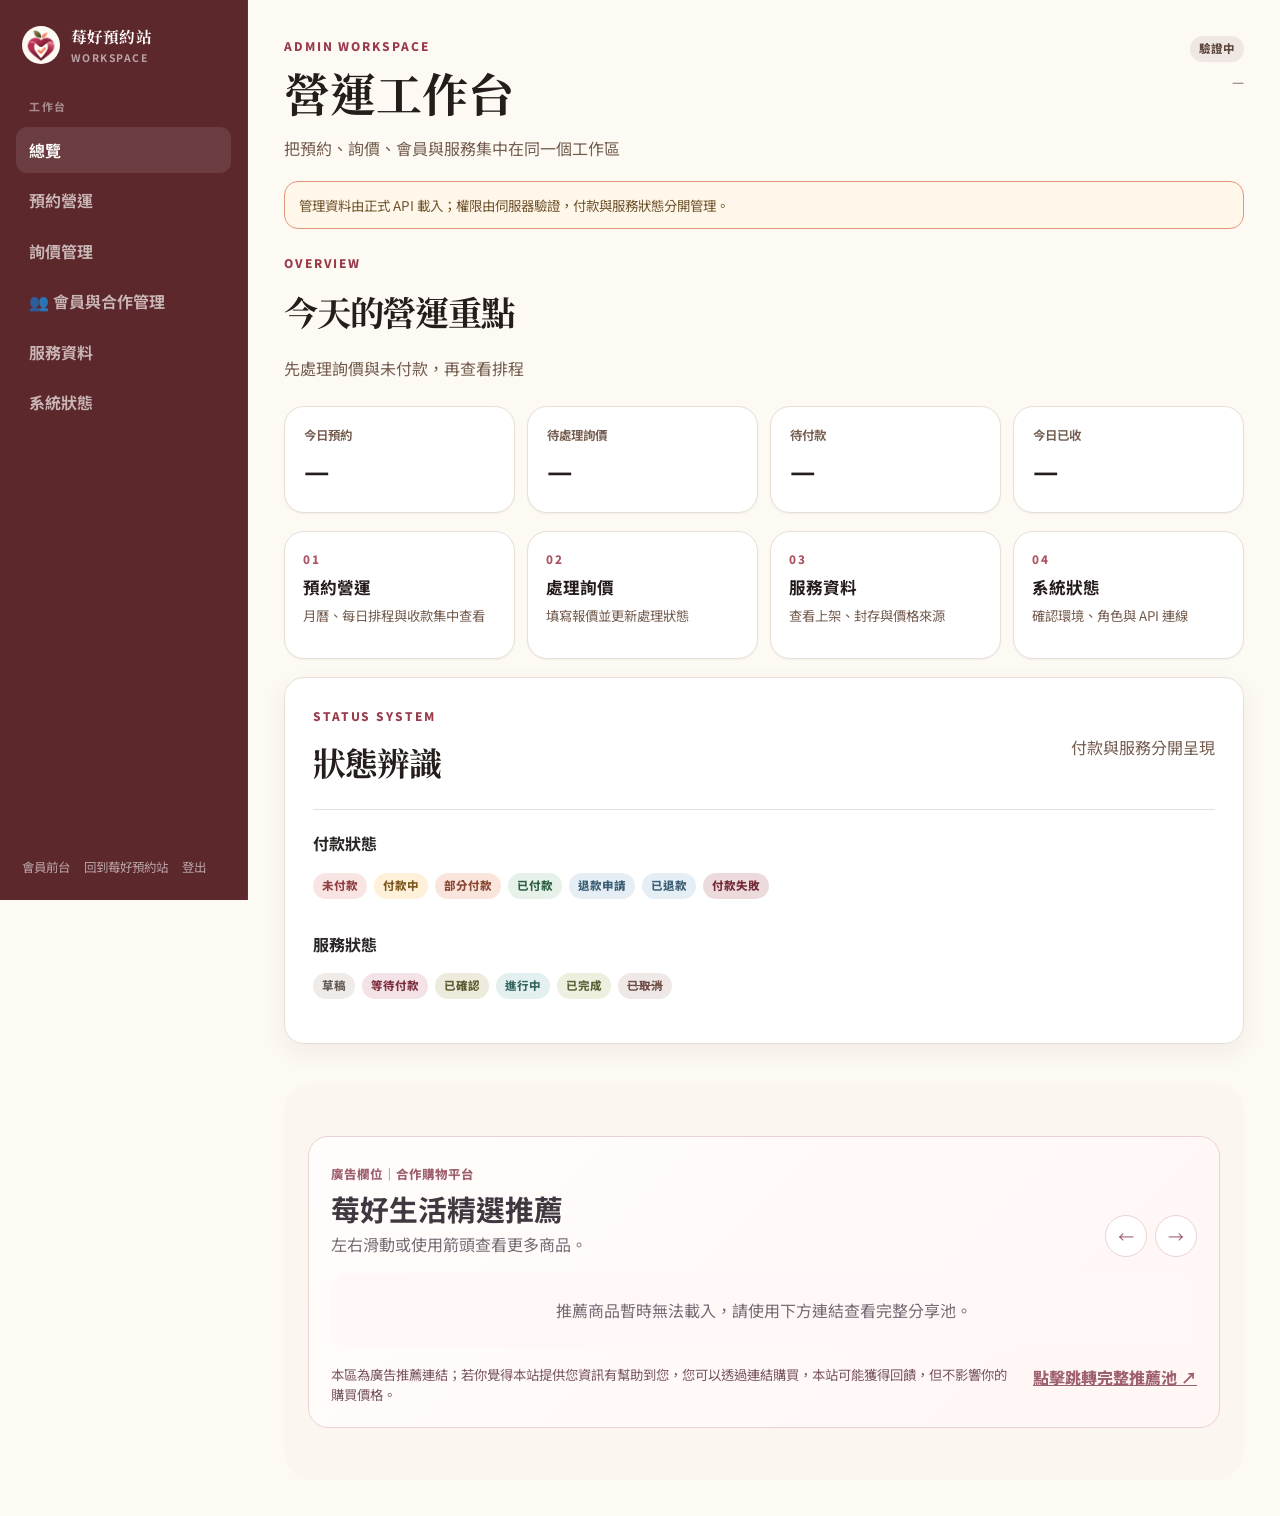
==== admin.html @ 1b085eac "ui: rename account switch to logout" ====
<!doctype html>
<html lang="zh-Hant">
  <head>
    <meta charset="utf-8" />
    <meta name="viewport" content="width=device-width,initial-scale=1" />
    <title>後台工作台｜莓好預約站</title>
    <link rel="icon" href="assets/ui-v2/logo-icon.png" type="image/png" />
    <link rel="preconnect" href="https://fonts.googleapis.com" />
    <link rel="preconnect" href="https://fonts.gstatic.com" crossorigin />
    <link href="https://fonts.googleapis.com/css2?family=Noto+Sans+TC:wght@400;500;600;700;800&family=Noto+Serif+TC:wght@600;700;800&display=swap" rel="stylesheet" />
    <link rel="stylesheet" href="platform.css" />
    <link rel="stylesheet" href="assets/affiliate/affiliate-carousel.css" />
    <script defer src="assets/affiliate/affiliate-carousel.config.js"></script>
    <script defer src="assets/affiliate/affiliate-carousel.js"></script>
    <script src="config.js"></script>
    <script defer src="platform.js"></script>
  </head>
  <body data-page="admin">
    <div class="layout">
      <aside class="sidebar">
        <a class="brand" href="index.html"><span class="brand-mark" aria-hidden="true"><img src="assets/ui-v2/logo-icon.png" alt="" width="1254" height="1254" /></span><span><strong>莓好預約站</strong><small id="adminBrandRole">WORKSPACE</small></span></a>
        <nav class="side-nav" aria-label="後台工作台導覽">
          <span class="side-nav-label">工作台</span>
          <button class="active" type="button" data-admin-show="overview">總覽</button>
          <button type="button" data-admin-show="operations">預約營運</button>
          <button type="button" data-admin-show="inquiries">詢價管理</button>
          <button type="button" data-admin-show="members">👥 會員與合作管理</button>
          <button type="button" data-admin-show="services">服務資料</button>
          <button type="button" data-admin-show="system" data-developer-only>系統狀態</button>
        </nav>
        <div class="sidebar-footer"><a href="member.html?mode=member">會員前台</a><a href="index.html">回到莓好預約站</a><button type="button" data-switch-account>登出</button></div>
      </aside>
      <main class="main">
        <header class="admin-workspace-head"><div><p class="eyebrow" id="adminWorkspaceEyebrow">ADMIN WORKSPACE</p><h1 id="adminWorkspaceTitle">營運工作台</h1><p class="muted">把預約、詢價、會員與服務集中在同一個工作區</p></div><div class="admin-role-meta"><span class="badge neutral" id="adminRoleBadge">驗證中</span><span id="adminOperatorName">—</span></div></header>
        <div class="demo-note" id="adminAccessNote">管理資料由正式 API 載入；權限由伺服器驗證，付款與服務狀態分開管理。</div>
        <section id="dashboard" class="admin-view" data-admin-view="overview">
          <div class="page-head"><div><p class="eyebrow">OVERVIEW</p><h2>今天的營運重點</h2><p class="muted">先處理詢價與未付款，再查看排程</p></div></div>
          <div class="stats"><div class="card stat"><span>今日預約</span><strong id="todayRentalCount">—</strong></div><div class="card stat"><span>待處理詢價</span><strong id="todayErrandCount">—</strong></div><div class="card stat"><span>待付款</span><strong id="adminUnpaidCount">—</strong></div><div class="card stat"><span>今日已收</span><strong id="todayPaidTotal">—</strong></div></div>
          <div class="admin-command-grid" aria-label="快速工作入口"><button type="button" class="admin-command" data-admin-show="operations"><span>01</span><strong>預約營運</strong><small>月曆、每日排程與收款集中查看</small></button><button type="button" class="admin-command" data-admin-show="inquiries"><span>02</span><strong>處理詢價</strong><small>填寫報價並更新處理狀態</small></button><button type="button" class="admin-command" data-admin-show="services"><span>03</span><strong>服務資料</strong><small>查看上架、封存與價格來源</small></button><button type="button" class="admin-command" data-admin-show="system" data-developer-only><span>04</span><strong>系統狀態</strong><small>確認環境、角色與 API 連線</small></button></div>
          <div class="panel" style="margin-top:18px"><div class="toolbar"><div><p class="eyebrow">STATUS SYSTEM</p><h2 style="margin:0">狀態辨識</h2></div><span class="muted">付款與服務分開呈現</span></div><div class="divider"></div><div class="stack"><div><strong>付款狀態</strong><div class="tabs" aria-label="付款狀態視覺範例"><span class="badge unpaid">未付款</span><span class="badge pending">付款中</span><span class="badge partial">部分付款</span><span class="badge paid">已付款</span><span class="badge refund-pending">退款申請</span><span class="badge refund">已退款</span><span class="badge failed">付款失敗</span></div></div><div><strong>服務狀態</strong><div class="tabs" aria-label="服務狀態視覺範例"><span class="badge draft">草稿</span><span class="badge waiting-payment">等待付款</span><span class="badge confirmed">已確認</span><span class="badge in-progress">進行中</span><span class="badge completed">已完成</span><span class="badge cancelled">已取消</span></div></div></div></div>
        </section>
        <section id="calendarSection" class="admin-view hidden" data-admin-view="operations"><div class="toolbar"><div><p class="eyebrow">OPERATIONS</p><h2 id="calendarTitle" style="margin:0">排程月曆</h2><p class="muted">月曆、每日排程與收款整合在同一工作區</p></div><div class="tabs"><button class="tab active" data-calendar-filter="all">全部</button><button class="tab" data-calendar-filter="recording_space">錄音</button><button class="tab" data-calendar-filter="ai_digital">AI／數位</button><button class="tab" data-calendar-filter="temporary_staff">人力</button><button class="tab" data-calendar-filter="venue_equipment">陪工作／工作空間</button></div></div><p class="muted">點選單筆可看明細；雙擊日期格可切換下方每日排程。服務狀態可在每日排程更新，付款狀態不在此修改。</p><div class="calendar-wrap"><div id="calendar" class="calendar"></div></div></section>
        <section id="daySection" class="admin-view hidden admin-subsection" data-admin-view="operations"><div class="page-head"><div><p class="eyebrow">DAILY SCHEDULE</p><h2 id="dayTitle">每日排程</h2></div></div><div id="daySchedule" class="schedule-list"></div></section>
        <section id="payments" class="admin-view hidden admin-subsection" data-admin-view="operations"><div class="toolbar"><div><p class="eyebrow">PAYMENTS</p><h2 style="margin:0">收款管理</h2></div><label class="field" for="paymentFilter"><span>付款狀態</span><select id="paymentFilter"><option value="all">全部</option><option value="paid">已付款</option><option value="unpaid">未付款</option><option value="partial">部分付款</option></select></label></div><div class="table-scroll"><table class="table"><thead><tr><th>訂單</th><th>服務</th><th>排程</th><th>金額</th><th>付款狀態</th></tr></thead><tbody id="paymentRows"></tbody></table></div><p class="muted">付款狀態與服務狀態分開呈現；正式資料與狀態更新皆以後端回傳為準。</p></section>
        <section id="inquiriesAdmin" class="admin-view hidden" data-admin-view="inquiries"><div class="page-head"><div><p class="eyebrow">INQUIRIES</p><h2>詢價管理</h2><p class="muted">管理員與開發者可查看全部詢價、填寫報價金額與更新狀態</p></div><span class="badge pending"><span id="adminInquiryCount">—</span> 筆待處理</span></div><div class="table-scroll"><table class="table"><thead><tr><th>詢價／會員</th><th>服務與日期</th><th>需求內容</th><th>狀態／報價</th></tr></thead><tbody id="adminInquiryRows"></tbody></table></div></section>
        <section id="members" class="admin-view hidden" data-admin-view="members">
          <div class="page-head"><div><p class="eyebrow">PEOPLE & PARTNERS</p><h2>會員與合作管理</h2><p class="muted">會員、合作角色、標籤與規範集中管理；系統權限仍與合作角色分開。</p></div></div>
          <div class="people-subtabs tabs" role="tablist" aria-label="會員與合作管理子頁">
            <button class="tab active" type="button" data-people-tab="people">全部會員</button>
            <button class="tab" type="button" data-people-tab="tags">標籤管理</button>
            <button class="tab" type="button" data-people-tab="agreements">規範版本</button>
            <button class="tab" type="button" data-people-tab="records">同意紀錄</button>
            <button class="tab" type="button" data-people-tab="identity-applications">身份標籤申請</button>
            <button class="tab" type="button" data-people-tab="verification-rules">認證規則</button>
            <button class="tab" type="button" data-people-tab="identity-verifications">會員認證審核</button>
            <button class="tab" type="button" data-people-tab="matching-profiles">莓好圈頁面管理</button>
            <button class="tab" type="button" data-people-tab="matching-records">媒合紀錄</button>
            <button class="tab" type="button" data-people-tab="matching-reports">問題回報</button>
            <button class="tab" type="button" data-people-tab="matching-features">莓好圈輪播</button>
          </div>
          <div data-people-panel="people">
            <form id="peopleFilters" class="panel people-filters">
              <div class="field"><label for="peopleQuery">搜尋</label><input id="peopleQuery" name="q" placeholder="姓名／Email／手機" /></div>
              <div class="field"><label for="peopleRole">合作角色</label><select id="peopleRole" name="role_key"><option value="">全部角色</option><option value="member">一般會員</option><option value="provider">服務提供者</option><option value="partner">合作夥伴</option><option value="resource_seeker">資源需求者</option></select></div>
              <div class="field"><label for="peopleRoleStatus">角色狀態</label><select id="peopleRoleStatus" name="role_status"><option value="">全部狀態</option><option value="pending">審核中</option><option value="approved">已通過</option><option value="rejected">未通過</option><option value="inactive">已停用</option></select></div>
              <div class="field"><label for="peopleTag">標籤</label><select id="peopleTag" name="tag_id"><option value="">全部標籤</option></select></div>
              <label class="field-check"><input name="multi_role" type="checkbox" value="1" />只看多重角色</label>
              <button class="btn small" type="submit">套用篩選</button>
            </form>
            <div id="peopleMessage" class="demo-note hidden" role="status"></div>
            <div class="table-scroll"><table class="table"><thead><tr><th>會員</th><th>帳號狀態</th><th>合作角色</th><th>標籤</th><th>建立時間</th></tr></thead><tbody id="peopleRows"></tbody></table></div>
            <div class="people-pager"><button id="peoplePrev" class="btn ghost small" type="button">上一頁</button><span id="peoplePage" class="muted">第 1 頁</span><button id="peopleNext" class="btn ghost small" type="button">下一頁</button></div>
          </div>
          <div class="hidden" data-people-panel="tags">
            <form id="tagCreateForm" class="panel form-grid"><div class="field"><label for="tagType">標籤類型</label><select id="tagType" name="tag_type" required><option value="identity">身分</option><option value="skill">技能</option><option value="service">服務</option><option value="project_type">案件類型</option><option value="cooperation_type">合作類型</option><option value="resource_type">資源類型</option><option value="region">地區</option></select></div><div class="field"><label for="tagName">名稱</label><input id="tagName" name="name" required maxlength="80" /></div><div class="field"><label for="tagSlug">Slug（可留空）</label><input id="tagSlug" name="slug" maxlength="100" /></div><div class="field"><button class="btn small" type="submit">新增標籤</button></div></form>
            <div class="table-scroll"><table class="table"><thead><tr><th>名稱</th><th>類型</th><th>Slug</th><th>狀態／排序</th><th>操作</th></tr></thead><tbody id="tagRows"></tbody></table></div>
          </div>
          <div class="hidden" data-people-panel="agreements">
            <form id="agreementDraftForm" class="panel inline-form"><div class="form-grid"><div class="field"><label for="agreementKey">規範類型</label><select id="agreementKey" name="agreement_key" required><option value="member_terms">會員條款</option><option value="provider_rules">服務提供者規範</option><option value="partner_rules">合作夥伴規範</option><option value="seeker_rules">資源需求者規範</option><option value="matching_rules">媒合規範</option><option value="payment_rules">付款規範</option></select></div><div class="field"><label for="agreementTitle">標題</label><input id="agreementTitle" name="title" required maxlength="160" /></div></div><div class="field"><label for="agreementRoles">適用角色（逗號分隔）</label><input id="agreementRoles" name="applies_to_roles" placeholder="provider,partner" required /></div><div class="field"><label for="agreementBody">規範全文</label><textarea id="agreementBody" name="body_md" rows="8" required></textarea></div><button class="btn small" type="submit">新增草稿</button></form>
            <div id="agreementAdminList"></div>
          </div>
          <div class="hidden" data-people-panel="records">
            <form id="agreementRecordFilters" class="panel form-grid"><div class="field"><label for="recordKey">規範類型</label><input id="recordKey" name="agreement_key" placeholder="例如 provider_rules" /></div><div class="field"><label for="recordUser">會員 user_id</label><input id="recordUser" name="user_id" /></div><div class="field full"><button class="btn small" type="submit">查詢同意紀錄</button></div></form>
            <div class="table-scroll"><table class="table"><thead><tr><th>會員</th><th>規範</th><th>版本</th><th>同意時間</th><th>狀態</th></tr></thead><tbody id="agreementRecordRows"></tbody></table></div>
          </div>
          <div class="hidden" data-people-panel="identity-applications"><div class="phase2-admin-head"><h3>身份標籤申請</h3><p class="muted">核准標籤不等於核准會員認證。</p></div><div id="adminIdentityApplicationList" class="phase2-card-list"></div></div>
          <div class="hidden" data-people-panel="verification-rules"><div class="phase2-admin-head"><h3>認證規則</h3><p class="muted">發布新版不改寫既有提交快照。</p></div><form id="verificationRuleForm" class="panel form-grid"><div class="field"><label>身份標籤 ID</label><input name="tag_id" required /></div><div class="field"><label>版本</label><input name="version" type="number" min="1" value="1" required /></div><div class="field full"><label>規則標題</label><input name="title" required maxlength="160" /></div><div class="field full"><label>說明</label><textarea name="description" rows="3"></textarea></div><div class="field"><label>有效天數（留空代表未設定）</label><input name="valid_days" type="number" min="1" /></div><label class="field-check"><input name="requires_manual_review" type="checkbox" checked />需要人工審核</label><div class="field"><label>第一項要求代碼</label><input name="requirement_key" maxlength="100" placeholder="例如 portfolio_url" required /></div><div class="field"><label>欄位名稱</label><input name="requirement_label" maxlength="200" required /></div><div class="field"><label>資料類型</label><select name="evidence_type"><option value="text">文字</option><option value="url">網址</option><option value="certificate">證書</option></select></div><label class="field-check"><input name="is_required" type="checkbox" checked />必填</label><label class="field-check"><input name="is_public_result" type="checkbox" />核准後公開結果</label><div class="field full"><button class="btn small" type="submit">建立規則草稿</button></div></form><div id="adminVerificationRuleList" class="phase2-card-list"></div></div>
          <div class="hidden" data-people-panel="identity-verifications"><div class="phase2-admin-head"><h3>會員認證審核</h3></div><div id="adminIdentityVerificationList" class="phase2-card-list"></div></div>
          <div class="hidden" data-people-panel="matching-profiles"><div class="phase2-admin-head"><h3>莓好圈頁面管理</h3></div><div id="adminMatchingProfileList" class="phase2-card-list"></div></div>
          <div class="hidden" data-people-panel="matching-records"><div class="phase2-admin-head"><h3>媒合紀錄</h3><p class="muted">約定金額只供紀錄，不代表付款。</p></div><div id="adminMatchingRecordList" class="phase2-card-list"></div></div>
          <div class="hidden" data-people-panel="matching-reports"><div class="phase2-admin-head"><h3>問題回報</h3></div><div id="adminMatchingReportList" class="phase2-card-list"></div></div>
          <div class="hidden" data-people-panel="matching-features"><div class="phase2-admin-head"><h3>莓好圈輪播</h3><p class="muted">獨立於蝦皮分潤輪播，不含付費曝光。</p></div><div id="adminMatchingFeatureList" class="phase2-card-list"></div></div>
        </section>
        <section id="servicesAdmin" class="admin-view hidden" data-admin-view="services"><div class="page-head"><div><p class="eyebrow">SERVICES & PRICING</p><h2>服務資料</h2><p class="muted">正式 services 單一來源；歷史服務保留 archived，不回算舊訂單成交價</p></div><span class="badge neutral"><span id="adminServiceCount">—</span> 項服務</span></div><div class="table-scroll"><table class="table"><thead><tr><th>服務 ID／名稱</th><th>分類</th><th>價格</th><th>流程</th><th>狀態／排序</th></tr></thead><tbody id="adminServiceRows"></tbody></table></div></section>
        <section id="uiStates" class="admin-view hidden" data-admin-view="system" data-developer-only><div class="page-head"><div><p class="eyebrow">DEVELOPER SYSTEM</p><h2>系統狀態</h2><p class="muted">只對 developer 顯示的正式環境讀取狀態</p></div><span class="badge ok">API 已連線</span></div><div class="system-status-grid"><article class="panel"><span>執行環境</span><strong>Production</strong><small>GitHub Pages + Supabase</small></article><article class="panel"><span>目前角色</span><strong id="systemRole">—</strong><small>由伺服器會員資料驗證</small></article><article class="panel"><span>正式服務</span><strong id="systemServiceCount">—</strong><small>包含 active、coming soon 與歷史封存</small></article><article class="panel"><span>後端狀態</span><strong id="systemApiStatus">檢查中</strong><small>booking-api 權限與資料載入</small></article></div><div class="panel admin-subsection"><h3>權限邊界</h3><p class="muted">Developer 可使用完整營運工作台與系統狀態；Admin 可使用營運、詢價、會員與服務資料；Member 僅能進入會員中心。</p></div></section>
        <section class="affiliate-strip" aria-label="合作購物平台推薦">
          <div data-affiliate-carousel data-storefront-url="https://collshp.com/sberrychang?view=storefront" data-theme="all" data-limit="12" data-site-style="meihau-booking"></div>
        </section>
      </main>
    </div>
    <div id="eventModal" class="modal" hidden role="dialog" aria-modal="true" aria-labelledby="eventModalTitle"><div class="card modal-card"><div class="modal-head"><div><p class="eyebrow">BOOKING DETAIL</p><h2 id="eventModalTitle">排程明細</h2></div><button id="closeModal" class="icon-btn" aria-label="關閉排程明細">×</button></div><div id="eventModalBody"></div></div></div>
    <div id="personDrawerBackdrop" class="drawer-backdrop" hidden></div>
    <aside id="personDrawer" class="drawer" hidden aria-labelledby="personDrawerTitle">
      <div class="drawer-head"><div><p class="eyebrow">MEMBER DETAIL</p><h2 id="personDrawerTitle">會員詳情</h2></div><button id="closePersonDrawer" class="icon-btn" type="button" aria-label="關閉會員詳情">×</button></div>
      <div id="personDrawerMessage" class="demo-note hidden" role="status"></div>
      <div id="personDrawerBody"></div>
    </aside>
  </body>
</html>
---- platform.css ----
:root {
  color-scheme: light;
  --bg: #fdfaf3;
  --bg-warm: #f8efe7;
  --surface: #ffffff;
  --surface-raised: #ffffff;
  --surface-soft: #f4ecef;
  --surface-muted: #eee7e3;
  --ink: #292524;
  --ink-strong: #241d1b;
  --muted: #745c4f;
  --muted-strong: #5f493f;
  --berry-50: #fcf5f3;
  --berry-100: #f5e5e2;
  --berry-200: #ead0ca;
  --berry-300: #d4a9a2;
  --berry-500: #ad5260;
  --berry-600: #983a4a;
  --berry-700: #8d3041;
  --berry-800: #5c282c;
  --apricot-100: #faebe3;
  --apricot-300: #e29779;
  --gold-500: #aa7e3f;
  --sage-100: #e8f0ea;
  --sage-600: #73714a;
  --sky-100: #e9f0f3;
  --sky-700: #456575;
  --line: #e8dfd9;
  --line-strong: #d9ccc3;
  --focus: #983a4a;
  --success-bg: #e8f1eb;
  --success-ink: #356348;
  --warning-bg: #f8eddc;
  --warning-ink: #8a622b;
  --danger-bg: #f5e5e3;
  --danger-ink: #8b4642;
  --info-bg: #eaf0f4;
  --info-ink: #48677a;
  --shadow-xs: 0 1px 2px rgba(60, 41, 47, 0.06);
  --shadow-sm: 0 8px 24px rgba(73, 51, 59, 0.07);
  --shadow-md: 0 18px 46px rgba(73, 51, 59, 0.1);
  --radius-sm: 10px;
  --radius-md: 14px;
  --radius-lg: 20px;
  --radius-xl: 28px;
  --radius-pill: 999px;
  --space-1: 4px;
  --space-2: 8px;
  --space-3: 12px;
  --space-4: 16px;
  --space-5: 20px;
  --space-6: 24px;
  --space-8: 32px;
  --space-10: 40px;
  --space-12: 48px;
  --space-16: 64px;
  --space-20: 80px;
  --container: min(1180px, calc(100% - 40px));
  --sidebar: 248px;
  --tap: 44px;
  --ease-out: cubic-bezier(0.23, 1, 0.32, 1);
  --ease-in-out: cubic-bezier(0.77, 0, 0.175, 1);
  --duration-fast: 140ms;
  --duration-ui: 200ms;
  --duration-modal: 240ms;
}

* { box-sizing: border-box; }
html { scroll-behavior: smooth; scroll-padding-top: 88px; }
body {
  margin: 0;
  min-width: 320px;
  font-family: "Noto Sans TC", "PingFang TC", "Microsoft JhengHei", ui-sans-serif, system-ui, -apple-system, BlinkMacSystemFont, sans-serif;
  background: var(--bg);
  color: var(--ink);
  line-height: 1.65;
  -webkit-font-smoothing: antialiased;
  text-rendering: optimizeLegibility;
}
a { color: inherit; }
button, input, select, textarea { font: inherit; }
button, a, input, select, textarea { -webkit-tap-highlight-color: transparent; }
button { cursor: pointer; }
img, svg { max-width: 100%; }
::selection { background: var(--berry-200); color: var(--ink-strong); }

:focus-visible {
  outline: 3px solid color-mix(in srgb, var(--focus) 34%, transparent);
  outline-offset: 2px;
}

.container { width: var(--container); margin-inline: auto; }
.muted { color: var(--muted); }
.hidden { display: none !important; }
.stack { display: grid; gap: var(--space-4); }
.divider { height: 1px; background: var(--line); margin: var(--space-5) 0; }

.topbar {
  position: sticky;
  top: 0;
  z-index: 30;
  background: color-mix(in srgb, var(--bg) 92%, transparent);
  backdrop-filter: blur(14px);
  border-bottom: 1px solid color-mix(in srgb, var(--line) 88%, transparent);
}
.topbar-inner {
  min-height: 72px;
  display: flex;
  align-items: center;
  justify-content: space-between;
  gap: var(--space-5);
}
.brand {
  display: inline-flex;
  align-items: center;
  gap: 11px;
  color: var(--ink-strong);
  text-decoration: none;
  min-width: 0;
}
.brand-mark {
  width: 38px;
  height: 38px;
  flex: 0 0 38px;
  position: relative;
  overflow: hidden;
  border-radius: 13px;
  background: #fbf8f2;
  box-shadow: 0 5px 16px rgba(67, 28, 40, .14), inset 0 0 0 1px rgba(112, 56, 72, .08);
}
.brand-mark img {
  position: absolute;
  width: 112px;
  max-width: none;
  height: auto;
  left: -37px;
  top: -14px;
}
.brand strong { display: block; font-size: .98rem; letter-spacing: .01em; }
.brand small {
  display: block;
  margin-top: -1px;
  color: var(--muted);
  font-size: .65rem;
  letter-spacing: .14em;
  font-weight: 700;
}
.sidebar .brand small { color: rgba(255,255,255,.58); }
.nav { display: flex; align-items: center; gap: var(--space-6); }
.nav a {
  position: relative;
  text-decoration: none;
  color: var(--muted-strong);
  font-size: .92rem;
  font-weight: 650;
}
.nav a::after {
  content: "";
  position: absolute;
  left: 0;
  right: 100%;
  bottom: -6px;
  height: 2px;
  border-radius: 2px;
  background: var(--berry-600);
  transition: right var(--duration-ui) var(--ease-out);
}

.btn {
  min-height: var(--tap);
  border: 1px solid var(--berry-700);
  background: var(--berry-700);
  color: #fffaf8;
  border-radius: var(--radius-md);
  padding: 10px 17px;
  font-weight: 780;
  letter-spacing: .01em;
  text-decoration: none;
  display: inline-flex;
  align-items: center;
  justify-content: center;
  gap: 8px;
  box-shadow: var(--shadow-xs);
  transition: transform var(--duration-fast) var(--ease-out), background-color var(--duration-ui) ease, border-color var(--duration-ui) ease, box-shadow var(--duration-ui) ease;
}
.btn.ghost { background: transparent; color: var(--berry-700); box-shadow: none; }
.btn.light { background: #fffdfb; color: var(--berry-700); border-color: #fffdfb; }
.btn.full { width: 100%; }
.btn.small { min-height: 38px; padding: 7px 12px; font-size: .84rem; border-radius: 11px; }
.btn:disabled { cursor: not-allowed; opacity: .48; box-shadow: none; }
.btn:active:not(:disabled), .service-choice:active, .tab:active, .icon-btn:active { transform: scale(.97); }

.hero {
  position: relative;
  overflow: clip;
  padding: clamp(64px, 8vw, 108px) 0 clamp(56px, 7vw, 88px);
  background:
    radial-gradient(circle at 86% 12%, rgba(223,191,141,.22), transparent 31%),
    radial-gradient(circle at 7% 18%, rgba(210,163,178,.23), transparent 34%),
    var(--bg);
}
.hero::after {
  content: "";
  position: absolute;
  width: 320px;
  height: 320px;
  right: -150px;
  bottom: -170px;
  border: 1px solid rgba(154,96,116,.15);
  border-radius: 50%;
  pointer-events: none;
}
.hero-grid {
  display: grid;
  grid-template-columns: minmax(0, 1.15fr) minmax(320px, .7fr);
  gap: clamp(32px, 5vw, 64px);
  align-items: center;
}
.eyebrow {
  color: var(--berry-600);
  font-size: .74rem;
  font-weight: 850;
  letter-spacing: .16em;
  margin: 0 0 10px;
  text-transform: uppercase;
}
.hero h1 {
  max-width: 830px;
  margin: 0;
  color: var(--ink-strong);
  font-family: Georgia, "Noto Serif TC", serif;
  font-size: clamp(2.65rem, 6.4vw, 5.1rem);
  line-height: 1.05;
  letter-spacing: -.055em;
  font-weight: 700;
}
.lead { color: var(--muted-strong); font-size: clamp(1rem, 1.5vw, 1.12rem); max-width: 700px; margin-top: var(--space-5); }
.actions { display: flex; gap: var(--space-3); flex-wrap: wrap; margin-top: var(--space-8); }

.panel, .card {
  background: var(--surface-raised);
  border: 1px solid var(--line);
  border-radius: var(--radius-lg);
  box-shadow: var(--shadow-sm);
}
.panel { padding: clamp(20px, 3vw, 28px); }
.hero-list {
  display: grid;
  gap: 0;
  padding: 10px 20px;
  box-shadow: var(--shadow-md);
}
.hero-list div {
  display: flex;
  justify-content: space-between;
  gap: var(--space-4);
  padding: 16px 2px;
  border-bottom: 1px solid var(--line);
}
.hero-list div:last-of-type { border-bottom: 0; }
.hero-list span { color: var(--muted-strong); }
.hero-list strong { color: var(--berry-700); white-space: nowrap; }
.hero-list p { margin: 10px 0 8px; font-size: .86rem; }

.section { padding: clamp(58px, 7vw, 86px) 0; }
.section.tint { background: var(--bg-warm); border-block: 1px solid rgba(213,199,196,.5); }
.section.dark { background: #32282b; color: #fff; }
.section-head { max-width: 760px; margin-bottom: var(--space-8); }
.section-head h2, .page-head h1, .toolbar h2, .page-head h2 {
  color: var(--ink-strong);
  font-family: Georgia, "Noto Serif TC", serif;
  letter-spacing: -.035em;
}
.section-head h2 { font-size: clamp(2rem, 4vw, 3.15rem); line-height: 1.12; margin: 0; }
.section-head p { color: var(--muted); }
.grid3 { display: grid; grid-template-columns: repeat(3, 1fr); gap: var(--space-4); }
.service-card {
  padding: clamp(22px, 3vw, 28px);
  display: flex;
  flex-direction: column;
  min-height: 286px;
  box-shadow: var(--shadow-xs);
}
.service-card > div:first-child { font-size: 1.42rem; line-height: 1; }
.service-card h3 { color: var(--ink-strong); font-size: 1.3rem; margin: 18px 0 6px; }
.service-card p, .service-card li { color: var(--muted); }
.service-card ul { padding-left: 1.25rem; margin-top: 8px; }
.service-card .btn { margin-top: auto; align-self: flex-start; }

.price-grid { display: grid; grid-template-columns: repeat(4, 1fr); gap: var(--space-3); }
.price-item {
  min-height: 88px;
  padding: 15px 16px;
  background: color-mix(in srgb, var(--surface) 91%, var(--berry-50));
  border: 1px solid var(--line);
  border-radius: var(--radius-md);
  display: grid;
  align-content: center;
  gap: 3px;
}
.price-item span { color: var(--muted); font-size: .82rem; }
.price-item strong { color: var(--ink-strong); font-size: 1.08rem; font-variant-numeric: tabular-nums; }

.login-banner {
  padding: clamp(26px, 4vw, 38px);
  display: flex;
  justify-content: space-between;
  gap: var(--space-8);
  align-items: center;
  background: var(--berry-800);
  color: #fffaf8;
  border-radius: var(--radius-xl);
  box-shadow: var(--shadow-md);
}
.login-banner h2 { font-family: Georgia, "Noto Serif TC", serif; letter-spacing: -.03em; }
.login-banner p { color: rgba(255,250,248,.74); margin-bottom: 0; }
.footer { padding: 28px 0 40px; color: var(--muted); font-size: .84rem; border-top: 1px solid var(--line); }

.layout { display: grid; grid-template-columns: var(--sidebar) minmax(0, 1fr); min-height: 100vh; }
.sidebar {
  background: #30272a;
  color: #fffaf8;
  padding: 24px 16px;
  position: sticky;
  top: 0;
  height: 100vh;
  border-right: 1px solid rgba(255,255,255,.05);
}
.sidebar .brand { margin: 0 6px 30px; color: #fffaf8; }
.side-nav { display: grid; gap: 4px; }
.side-nav button, .side-nav a {
  min-height: var(--tap);
  width: 100%;
  text-align: left;
  border: 0;
  background: transparent;
  color: rgba(255,250,248,.68);
  padding: 10px 13px;
  border-radius: 11px;
  text-decoration: none;
  font-weight: 650;
  transition: background-color var(--duration-ui) ease, color var(--duration-ui) ease, transform var(--duration-fast) var(--ease-out);
}
.side-nav .active, .side-nav button:hover, .side-nav a:hover { background: rgba(255,255,255,.095); color: #fff; }
.side-nav button:active, .side-nav a:active { transform: scale(.985); }
.side-nav-label {
  padding: 2px 13px 7px;
  color: rgba(255,255,255,.45);
  font-size: .68rem;
  font-weight: 800;
  letter-spacing: .16em;
}
.sidebar-footer {
  position: absolute;
  left: 22px;
  right: 22px;
  bottom: 22px;
  display: flex;
  gap: 14px;
  color: rgba(255,255,255,.58);
  font-size: .78rem;
}
.sidebar-footer a { text-decoration: none; }
.sidebar-footer button {
  padding: 0;
  border: 0;
  background: transparent;
  color: inherit;
  font-size: inherit;
}
.main { min-width: 0; padding: clamp(20px, 3vw, 36px); max-width: 1480px; width: 100%; margin-inline: auto; }
.admin-workspace-head {
  display: flex;
  align-items: flex-start;
  justify-content: space-between;
  gap: 28px;
  margin-bottom: 20px;
}
.admin-workspace-head h1 { margin: 0; color: var(--ink-strong); font-family: "Noto Serif TC", serif; font-size: clamp(2rem, 3.6vw, 3.15rem); line-height: 1.15; }
.admin-workspace-head p:last-child { margin-bottom: 0; }
.admin-role-meta { display: grid; justify-items: end; gap: 8px; min-width: max-content; color: var(--muted); font-size: .84rem; }
.admin-command-grid { display: grid; grid-template-columns: repeat(4, minmax(0, 1fr)); gap: 12px; margin-top: 18px; }
.admin-command {
  min-height: 128px;
  padding: 18px;
  display: grid;
  align-content: start;
  gap: 5px;
  text-align: left;
  border: 1px solid var(--line);
  border-radius: var(--radius-lg);
  background: var(--surface-raised);
  color: var(--ink);
  box-shadow: var(--shadow-xs);
  transition: transform var(--duration-fast) var(--ease-out), border-color var(--duration-ui) ease, box-shadow var(--duration-ui) ease;
}
.admin-command span { color: var(--berry-500); font-size: .72rem; font-weight: 850; letter-spacing: .14em; }
.admin-command strong { color: var(--ink-strong); font-size: 1.04rem; }
.admin-command small { color: var(--muted); line-height: 1.55; }
.admin-subsection { margin-top: 34px; }
.table-scroll { margin-top: 16px; overflow: auto; }
.system-status-grid { display: grid; grid-template-columns: repeat(4, minmax(0, 1fr)); gap: 14px; }
.system-status-grid article { display: grid; gap: 7px; }
.system-status-grid span, .system-status-grid small { color: var(--muted); }
.system-status-grid strong { color: var(--ink-strong); font-size: 1.2rem; }
.demo-note {
  margin-bottom: var(--space-6);
  padding: 12px 14px;
  border: 1px solid var(--apricot-300);
  border-radius: var(--radius-md);
  background: var(--apricot-100);
  color: #735a37;
  font-size: .84rem;
}
.page-head {
  display: flex;
  justify-content: space-between;
  gap: var(--space-6);
  align-items: flex-start;
  margin-bottom: var(--space-6);
}
.page-head h1 { margin: 0; font-size: clamp(2rem, 4vw, 2.7rem); line-height: 1.08; }
.page-head h2 { margin: 0; font-size: clamp(1.7rem, 3vw, 2.15rem); }
.page-head p:last-child { margin-bottom: 0; }

.stats { display: grid; grid-template-columns: repeat(4, 1fr); gap: var(--space-3); }
.stat { padding: 18px 19px; box-shadow: var(--shadow-xs); }
.stat span { display: block; color: var(--muted); font-size: .78rem; font-weight: 650; }
.stat strong { display: block; color: var(--ink-strong); font-size: clamp(1.45rem, 2.2vw, 1.8rem); margin-top: 2px; font-variant-numeric: tabular-nums; }

.tabs { display: flex; gap: 7px; flex-wrap: wrap; margin: 16px 0; }
.tab {
  min-height: 38px;
  border: 1px solid var(--line-strong);
  background: var(--surface-raised);
  color: var(--muted-strong);
  padding: 7px 13px;
  border-radius: var(--radius-pill);
  font-weight: 700;
  transition: transform var(--duration-fast) var(--ease-out), background-color var(--duration-ui) ease, color var(--duration-ui) ease, border-color var(--duration-ui) ease;
}
.tab.active { background: var(--berry-700); border-color: var(--berry-700); color: #fffaf8; }

.form-grid { display: grid; grid-template-columns: repeat(2, minmax(0, 1fr)); gap: var(--space-4); }
.field { display: grid; gap: 7px; min-width: 0; }
.field label, .field > span { color: var(--muted-strong); font-size: .82rem; font-weight: 760; }
.field input, .field select, .field textarea {
  width: 100%;
  min-height: var(--tap);
  padding: 10px 12px;
  border: 1px solid var(--line-strong);
  border-radius: 12px;
  background: var(--surface-raised);
  color: var(--ink);
  box-shadow: inset 0 1px 0 rgba(72,49,56,.02);
  transition: border-color var(--duration-ui) ease, box-shadow var(--duration-ui) ease, background-color var(--duration-ui) ease;
}
.field textarea { min-height: 92px; resize: vertical; }
.field input::placeholder, .field textarea::placeholder { color: #9a9093; }
.field input:focus, .field select:focus, .field textarea:focus { outline: none; border-color: var(--berry-500); box-shadow: 0 0 0 3px rgba(154,96,116,.13); }
.field input[readonly] { background: var(--surface-muted); color: var(--muted); }
.field input:disabled, .field select:disabled, .field textarea:disabled { background: var(--surface-muted); color: #978d90; cursor: not-allowed; }
.field.full { grid-column: 1 / -1; }
.field-error input, .field-error select, .field-error textarea { border-color: var(--danger-ink); box-shadow: 0 0 0 3px rgba(139,70,66,.08); }
.field-message { font-size: .76rem; color: var(--muted); }
.field-error .field-message { color: var(--danger-ink); }

.address-list, .order-list, .schedule-list { display: grid; gap: var(--space-3); }
.address-card, .order-row, .schedule-row {
  padding: 16px 17px;
  border: 1px solid var(--line);
  border-radius: var(--radius-md);
  background: var(--surface-raised);
  box-shadow: var(--shadow-xs);
}
.address-card { display: grid; gap: 8px; position: relative; }
.address-card .btn { justify-self: start; margin-top: 8px; }
.address-card-head { display: flex; align-items: center; gap: 9px; flex-wrap: wrap; }
.address-type { display: inline-flex; align-items: center; min-height: 27px; padding: 4px 10px; border-radius: var(--radius-pill); background: var(--berry-100); color: var(--berry-700); font-size: .75rem; font-weight: 800; }
.address-main { color: var(--ink-strong); font-size: 1rem; font-weight: 720; }
.address-recipient { display: flex; gap: 12px; flex-wrap: wrap; color: var(--muted-strong); font-size: .87rem; }
.address-note { padding: 10px 12px; border-radius: 10px; background: var(--surface-muted); color: var(--muted-strong); font-size: .84rem; }
.empty-address { display: grid; gap: 5px; padding: 24px; border: 1px dashed var(--line-strong); border-radius: var(--radius-md); color: var(--muted); background: var(--surface-raised); }
.empty-address strong { color: var(--ink-strong); }
.address-editor { border-top: 4px solid var(--berry-500); }
.address-editor-title { color: var(--ink-strong); font-size: 1.15rem; font-weight: 850; }
.address-form-actions { display: flex; gap: 10px; flex-wrap: wrap; }
.order-row, .schedule-row { display: grid; grid-template-columns: minmax(180px, 1.25fr) .82fr .58fr .58fr; gap: var(--space-3); align-items: center; }
.order-row strong, .schedule-row strong { color: var(--ink-strong); }

.badge {
  display: inline-flex;
  width: fit-content;
  align-items: center;
  gap: 5px;
  min-height: 26px;
  padding: 4px 9px;
  border-radius: var(--radius-pill);
  font-size: .72rem;
  font-weight: 800;
  line-height: 1;
  white-space: nowrap;
}
.badge.ok, .badge.paid, .badge.completed { background: var(--success-bg); color: var(--success-ink); }
.badge.warn, .badge.pending, .badge.partial, .badge.in-progress { background: var(--warning-bg); color: var(--warning-ink); }
.badge.danger, .badge.unpaid, .badge.failed, .badge.cancelled { background: var(--danger-bg); color: var(--danger-ink); }
.badge.neutral, .badge.draft { background: var(--surface-muted); color: var(--muted-strong); }
.badge.refund, .badge.refund-pending { background: var(--info-bg); color: var(--info-ink); }
.badge.confirmed, .badge.waiting-payment { background: var(--berry-100); color: var(--berry-700); }

.service-menu { display: grid; grid-template-columns: repeat(2, minmax(0, 1fr)); gap: var(--space-3); }
.service-choice {
  min-height: 94px;
  padding: 16px 18px;
  text-align: left;
  border: 1px solid var(--line-strong);
  border-radius: var(--radius-lg);
  background: var(--surface-raised);
  color: var(--ink);
  box-shadow: var(--shadow-xs);
  transition: transform var(--duration-fast) var(--ease-out), border-color var(--duration-ui) ease, background-color var(--duration-ui) ease, box-shadow var(--duration-ui) ease;
}
.service-choice strong { display: block; color: var(--ink-strong); font-size: 1.02rem; margin-bottom: 3px; }
.service-choice.active { border-color: var(--berry-500); background: var(--berry-50); box-shadow: 0 0 0 2px rgba(154,96,116,.08); }
.service-builder { display: grid; grid-template-columns: minmax(0, 1fr) 350px; gap: var(--space-5); align-items: start; }
.service-options { display: grid; gap: var(--space-3); }
.option-card { display: flex; justify-content: space-between; gap: var(--space-5); padding: 16px; border: 1px solid var(--line); border-radius: var(--radius-md); background: var(--surface-raised); }
.checkout { position: sticky; top: 24px; padding: 22px; box-shadow: var(--shadow-md); }
.checkout h3 { margin: 2px 0 8px; color: var(--ink-strong); font-size: 1.25rem; }
.checkout-lines { display: grid; gap: 8px; margin: 17px 0; }
.checkout-line { display: flex; justify-content: space-between; gap: var(--space-4); color: var(--muted-strong); font-size: .9rem; }
.checkout-line strong { color: var(--ink); font-variant-numeric: tabular-nums; }
.checkout-total { display: flex; justify-content: space-between; align-items: baseline; border-top: 1px solid var(--line); padding-top: 15px; margin-top: 12px; font-size: 1rem; font-weight: 800; }
.checkout-total strong { color: var(--berry-700); font-family: Georgia, serif; font-size: 1.7rem; font-variant-numeric: tabular-nums; }
.checkout .muted { font-size: .78rem; line-height: 1.55; }

.calendar-wrap { overflow: auto; padding-bottom: 4px; }
.calendar { display: grid; grid-template-columns: repeat(7, minmax(126px, 1fr)); gap: 1px; background: var(--line); border: 1px solid var(--line); border-radius: var(--radius-lg); overflow: hidden; min-width: 900px; box-shadow: var(--shadow-xs); }
.cal-head, .cal-day { background: var(--surface-raised); padding: 10px; }
.cal-head { text-align: center; font-size: .76rem; font-weight: 800; color: var(--muted); background: #f7f2f0; }
.cal-day { min-height: 128px; }
.cal-day > strong { color: var(--muted-strong); font-size: .82rem; font-variant-numeric: tabular-nums; }
.event {
  display: block;
  width: 100%;
  margin-top: 6px;
  padding: 6px 8px;
  border: 0;
  border-radius: 8px;
  font-size: .71rem;
  line-height: 1.35;
  text-align: left;
  cursor: pointer;
  transition: transform var(--duration-fast) var(--ease-out), filter var(--duration-ui) ease;
}
.event.rental { background: var(--berry-100); color: var(--berry-800); }
.event.errand { background: var(--sage-100); color: var(--sage-600); }
.event.unpaid { box-shadow: inset 3px 0 0 var(--warning-ink); }
.event:active { transform: scale(.985); }

.toolbar { display: flex; justify-content: space-between; gap: var(--space-4); align-items: center; flex-wrap: wrap; }
.toolbar h2 { font-size: clamp(1.6rem, 3vw, 2.05rem); }
.table { width: 100%; border-collapse: separate; border-spacing: 0; background: var(--surface-raised); border-radius: var(--radius-lg); overflow: hidden; border: 1px solid var(--line); box-shadow: var(--shadow-xs); }
.table th, .table td { padding: 12px 14px; border-bottom: 1px solid var(--line); text-align: left; font-size: .84rem; vertical-align: middle; }
.table th { background: #f7f2f0; color: var(--muted-strong); font-weight: 800; }
.table tr:last-child td { border-bottom: 0; }

.modal {
  position: fixed;
  inset: 0;
  background: rgba(36,27,30,.56);
  display: grid;
  place-items: center;
  padding: 20px;
  z-index: 50;
  backdrop-filter: blur(3px);
}
.modal[hidden] { display: none; }
.modal-card {
  max-width: 620px;
  width: 100%;
  max-height: min(84vh, 760px);
  overflow: auto;
  padding: 24px;
  transform-origin: center;
  transition: transform var(--duration-modal) var(--ease-out), opacity var(--duration-modal) var(--ease-out);
  @starting-style { opacity: 0; transform: scale(.96) translateY(8px); }
}
.modal-head { display: flex; justify-content: space-between; gap: var(--space-4); }
.modal-head h2 { margin: 0; color: var(--ink-strong); font-family: Georgia, "Noto Serif TC", serif; }
.icon-btn {
  width: var(--tap);
  height: var(--tap);
  border: 0;
  border-radius: 50%;
  background: var(--surface-muted);
  color: var(--ink);
  font-size: 1.25rem;
  display: grid;
  place-items: center;
  transition: transform var(--duration-fast) var(--ease-out), background-color var(--duration-ui) ease;
}

.state-box {
  min-height: 180px;
  padding: 28px;
  display: grid;
  place-items: center;
  text-align: center;
  border: 1px dashed var(--line-strong);
  border-radius: var(--radius-lg);
  background: var(--surface-raised);
  color: var(--muted);
}
.state-box strong { display: block; color: var(--ink-strong); margin-bottom: 4px; }
.state-box.error { border-color: #dfb6b2; background: #fcf4f3; color: var(--danger-ink); }
.skeleton { position: relative; overflow: hidden; background: var(--surface-muted); border-radius: 9px; color: transparent !important; min-height: 16px; }
.skeleton::after { content: ""; position: absolute; inset: 0; transform: translateX(-100%); background: linear-gradient(90deg, transparent, rgba(255,255,255,.7), transparent); animation: skeleton-shimmer 1.25s linear infinite; }
@keyframes skeleton-shimmer { to { transform: translateX(100%); } }

@media (hover: hover) and (pointer: fine) {
  .nav a:hover::after { right: 0; }
  .btn:hover:not(:disabled) { background: var(--berry-800); border-color: var(--berry-800); box-shadow: var(--shadow-sm); }
  .btn.ghost:hover:not(:disabled) { background: var(--berry-50); color: var(--berry-800); }
  .btn.light:hover:not(:disabled) { background: #f8efec; border-color: #f8efec; }
  .service-choice:hover { border-color: var(--berry-300); box-shadow: var(--shadow-sm); }
  .event:hover { filter: brightness(.97); }
  .icon-btn:hover { background: var(--berry-100); }
  .table tbody tr:hover td { background: #fcf9f7; }
  .admin-command:hover { transform: translateY(-2px); border-color: var(--berry-300); box-shadow: var(--shadow-sm); }
}

@media (max-width: 1080px) {
  :root { --container: min(100% - 32px, 1080px); --sidebar: 218px; }
  .hero-grid { grid-template-columns: 1fr .72fr; gap: 30px; }
  .price-grid { grid-template-columns: repeat(3, 1fr); }
  .stats { grid-template-columns: repeat(2, 1fr); }
  .service-builder { grid-template-columns: minmax(0, 1fr) 320px; }
  .order-row, .schedule-row { grid-template-columns: 1.2fr .82fr .65fr .55fr; }
  .admin-command-grid, .system-status-grid { grid-template-columns: repeat(2, minmax(0, 1fr)); }
}

@media (max-width: 820px) {
  :root { --container: calc(100% - 28px); }
  .topbar-inner { min-height: 66px; }
  .nav { display: none; }
  .hero { padding-top: 58px; }
  .hero-grid { grid-template-columns: 1fr; }
  .hero-list { max-width: 600px; }
  .grid3 { grid-template-columns: 1fr 1fr; }
  .grid3 > :last-child:nth-child(odd) { grid-column: 1 / -1; }
  .price-grid { grid-template-columns: repeat(2, 1fr); }
  .login-banner { align-items: flex-start; flex-direction: column; }
  .layout { display: block; }
  .sidebar {
    position: sticky;
    top: 0;
    z-index: 35;
    width: 100%;
    height: auto;
    padding: 10px 14px;
    display: flex;
    align-items: center;
    gap: 14px;
    overflow-x: auto;
    scrollbar-width: none;
  }
  .sidebar::-webkit-scrollbar { display: none; }
  .sidebar .brand { margin: 0; flex: 0 0 auto; }
  .sidebar .brand span:last-child { display: none; }
  .side-nav { display: flex; gap: 4px; flex: 0 0 auto; }
  .side-nav-label { display: none; }
  .side-nav button, .side-nav a { width: auto; min-width: max-content; text-align: center; padding-inline: 12px; }
  .sidebar-footer { position: static; flex: 0 0 auto; min-width: max-content; }
  .admin-workspace-head { align-items: flex-start; }
  .main { padding: 22px 18px 110px; }
  .service-builder { display: block; }
  .checkout {
    position: fixed;
    z-index: 31;
    left: 12px;
    right: 12px;
    bottom: 12px;
    top: auto;
    padding: 12px 14px;
    border-radius: 18px;
    box-shadow: 0 16px 40px rgba(52,36,42,.22);
    display: grid;
    grid-template-columns: minmax(0, 1fr) auto;
    gap: 10px 12px;
    align-items: center;
  }
  .checkout .eyebrow, .checkout h3, .checkout-lines, .checkout > .muted { display: none; }
  .checkout-total { border: 0; margin: 0; padding: 0; display: grid; justify-content: start; }
  .checkout-total span { font-size: .72rem; color: var(--muted); }
  .checkout-total strong { font-size: 1.32rem; }
  .checkout .btn { width: auto; min-width: 148px; }
  .calendar-wrap { margin-inline: -18px; padding-inline: 18px; }
}

@media (max-width: 620px) {
  :root { --container: calc(100% - 24px); }
  .topbar-inner { gap: 10px; }
  .topbar .btn.small { font-size: .78rem; padding-inline: 12px; }
  .brand strong { font-size: .92rem; }
  .brand small { display: none; }
  .hero h1 { font-size: clamp(2.45rem, 13vw, 3.7rem); }
  .lead { font-size: .98rem; }
  .actions { display: grid; grid-template-columns: 1fr; }
  .actions .btn { width: 100%; }
  .section { padding-block: 54px; }
  .grid3 { grid-template-columns: 1fr; }
  .grid3 > :last-child:nth-child(odd) { grid-column: auto; }
  .service-card { min-height: auto; }
  .price-grid { grid-template-columns: 1fr 1fr; gap: 9px; }
  .price-item { min-height: 82px; padding: 13px; }
  .login-banner .btn { width: 100%; }
  .main { padding-inline: 14px; }
  .demo-note { margin-inline: -2px; }
  .page-head { display: grid; gap: var(--space-4); }
  .page-head > .btn { width: 100%; }
  .stats { grid-template-columns: 1fr 1fr; gap: 10px; }
  .stat { padding: 15px; }
  .form-grid { grid-template-columns: 1fr; }
  .field.full { grid-column: auto; }
  .service-menu { grid-template-columns: 1fr; }
  .service-choice { min-height: 82px; }
  .order-row, .schedule-row { grid-template-columns: 1fr auto; gap: 5px 12px; }
  .order-row > :nth-child(2), .schedule-row > :nth-child(2) { grid-column: 1 / -1; color: var(--muted); font-size: .82rem; }
  .order-row > :nth-child(3), .schedule-row > :nth-child(3) { grid-column: 1; }
  .order-row > :nth-child(4), .schedule-row > :nth-child(4) { grid-column: 2; grid-row: 1; }
  .toolbar { align-items: flex-start; }
  .toolbar > .field { width: 100%; }
  .table { min-width: 680px; }
  .modal { padding: 12px; }
  .modal-card { padding: 20px; max-height: 88vh; border-radius: 18px; }
  .admin-workspace-head { display: grid; gap: 12px; }
  .admin-role-meta { justify-items: start; min-width: 0; }
  .admin-command-grid, .system-status-grid { grid-template-columns: 1fr; }
  .checkout { left: 8px; right: 8px; bottom: 8px; }
  .checkout .btn { min-width: 132px; padding-inline: 12px; }
}

@media (max-width: 390px) {
  .topbar .brand-mark { width: 34px; height: 34px; flex-basis: 34px; }
  .topbar .btn.small { min-height: 38px; padding-inline: 9px; }
  .price-grid { grid-template-columns: 1fr; }
  .stats { grid-template-columns: 1fr; }
  .checkout { grid-template-columns: 1fr; }
  .checkout .btn { width: 100%; }
}

@media (prefers-reduced-motion: reduce) {
  html { scroll-behavior: auto; }
  *, *::before, *::after { scroll-behavior: auto !important; animation-duration: .01ms !important; animation-iteration-count: 1 !important; transition-duration: .01ms !important; }
  .modal-card { transform: none !important; }
}

/* UI v2 brand system */
.brand-mark {
  background: #fdfaf3;
  border-radius: 50%;
  box-shadow: none;
}
.brand-mark img {
  inset: 0;
  width: 100%;
  height: 100%;
  max-width: 100%;
  object-fit: cover;
}
.brand strong,
.section-head h2,
.hero h1,
.story-copy h2,
.assurance-grid h2,
.final-cta h2,
.page-head h1,
.page-head h2,
.toolbar h2 {
  font-family: "Noto Serif TC", "Songti TC", "PMingLiU", Georgia, serif;
}
.topbar { background: color-mix(in srgb, #fdfaf3 94%, transparent); }
.topbar-inner { min-height: 78px; }
.header-actions { display: flex; align-items: center; gap: 10px; }
.mobile-menu { display: none; position: relative; }
.mobile-menu summary {
  width: 44px;
  height: 44px;
  border: 1px solid var(--line-strong);
  border-radius: 50%;
  display: grid;
  align-content: center;
  justify-items: center;
  gap: 4px;
  list-style: none;
  cursor: pointer;
  background: #fff;
}
.mobile-menu summary::-webkit-details-marker { display: none; }
.mobile-menu summary span { width: 17px; height: 1.5px; background: var(--berry-800); border-radius: 2px; }
.mobile-menu nav {
  position: absolute;
  right: 0;
  top: calc(100% + 10px);
  width: min(280px, calc(100vw - 24px));
  padding: 10px;
  display: grid;
  gap: 2px;
  border: 1px solid var(--line);
  border-radius: 18px;
  background: #fff;
  box-shadow: var(--shadow-md);
}
.mobile-menu nav a { min-height: 44px; padding: 10px 12px; border-radius: 10px; text-decoration: none; font-weight: 700; }
.mobile-menu nav a:last-child { margin-top: 4px; background: var(--berry-600); color: #fff; text-align: center; }

.hero-v2 {
  padding: clamp(44px, 5.5vw, 84px) 0 0;
  background: linear-gradient(112deg, #fdfaf3 0%, #fdfaf3 48%, #f8eee5 100%);
}
.hero-v2::after { display: none; }
.hero-v2-grid {
  display: grid;
  grid-template-columns: minmax(0, .88fr) minmax(440px, 1.12fr);
  align-items: center;
  gap: clamp(28px, 4vw, 68px);
}
.hero-copy { position: relative; z-index: 2; padding-bottom: clamp(46px, 5vw, 76px); }
.hero-v2 .eyebrow { font-family: "Noto Serif TC", serif; font-size: .88rem; letter-spacing: .22em; }
.hero-v2 h1 { font-size: clamp(3rem, 5.3vw, 5.5rem); color: var(--berry-800); line-height: 1.12; letter-spacing: -.045em; }
.hero-v2 .lead { margin-top: 24px; line-height: 1.9; }
.hero-media { align-self: stretch; min-height: 560px; border-radius: 210px 0 0 0; overflow: hidden; box-shadow: -18px 22px 70px rgba(92,40,44,.09); }
.hero-media img { width: 100%; height: 100%; object-fit: cover; object-position: center right; display: block; }
.btn-arrow { gap: 28px; }
.hero-benefits { margin: 38px 0 0; padding: 22px 0 0; display: flex; flex-wrap: wrap; gap: 18px 25px; border-top: 1px solid var(--line); list-style: none; color: var(--muted-strong); font-size: .86rem; font-weight: 650; }
.hero-benefits span { color: var(--berry-600); font-size: 1.05rem; }

.section-head-row { max-width: none; display: flex; align-items: end; justify-content: space-between; gap: 36px; }
.section-head-row > p { max-width: 430px; margin-bottom: 8px; }
.services-section { background: #fff; }
.service-showcase { display: grid; grid-template-columns: repeat(4, minmax(0, 1fr)); gap: 18px; }
.service-visual-card { overflow: hidden; border: 1px solid var(--line); border-radius: 24px; background: #fff; box-shadow: var(--shadow-xs); transition: transform var(--duration-ui) var(--ease-out), box-shadow var(--duration-ui) ease; }
.service-visual-card > img { display: block; width: 100%; aspect-ratio: 4 / 3; object-fit: cover; }
.service-visual-body { min-height: 222px; padding: 20px; display: grid; grid-template-columns: minmax(0, 1fr) 42px; align-content: start; gap: 14px 10px; }
.service-visual-body > div:first-child { grid-column: 1 / -1; }
.service-visual-body span { color: var(--berry-500); font-size: .72rem; font-weight: 800; letter-spacing: .14em; }
.service-visual-body h3 { margin: 6px 0 5px; color: var(--ink-strong); font-family: "Noto Serif TC", serif; font-size: 1.25rem; }
.service-visual-body p { margin: 0; color: var(--muted); font-size: .88rem; }
.service-price { align-self: center; color: var(--berry-600); font-size: .78rem; }
.service-price strong { font-family: "Noto Serif TC", serif; font-size: 1.28rem; }
.service-visual-body > a { width: 42px; height: 42px; display: grid; place-items: center; align-self: center; justify-self: end; border-radius: 50%; background: var(--apricot-100); color: var(--berry-800); text-decoration: none; font-size: 1.2rem; }

.story-section { overflow: clip; background: var(--bg); }
.story-grid { display: grid; grid-template-columns: 1.03fr .8fr; gap: clamp(50px, 8vw, 110px); align-items: center; }
.story-collage { position: relative; min-height: 590px; }
.story-main { width: 82%; height: 520px; object-fit: cover; border-radius: 190px 190px 26px 26px; display: block; }
.story-small { position: absolute; right: 0; bottom: 0; width: 47%; aspect-ratio: 1 / 1; object-fit: cover; border: 10px solid var(--bg); border-radius: 50%; }
.story-copy h2, .assurance-grid h2 { margin: 0; color: var(--berry-800); font-size: clamp(2.2rem, 4vw, 3.8rem); line-height: 1.27; letter-spacing: -.035em; }
.story-copy > p:not(.eyebrow) { margin-top: 24px; color: var(--muted); line-height: 1.95; }
.story-points { margin-top: 30px; display: grid; gap: 0; }
.story-points div { padding: 16px 0; display: grid; grid-template-columns: 110px 1fr; gap: 18px; border-top: 1px solid var(--line); }
.story-points strong { color: var(--berry-800); }
.story-points span { color: var(--muted); }

.pricing-summary { background: #fff; }
.price-summary-grid { display: grid; grid-template-columns: repeat(4, 1fr); border: 1px solid var(--line); border-radius: 24px; overflow: hidden; }
.price-summary-grid article { min-height: 168px; padding: 28px; display: grid; align-content: center; gap: 4px; border-right: 1px solid var(--line); border-bottom: 1px solid var(--line); }
.price-summary-grid article:nth-child(4n), .price-summary-grid article:last-child { border-right: 0; }
.price-summary-grid article:last-child { border-bottom: 0; }
.price-summary-grid span, .price-summary-grid small { color: var(--muted); }
.price-summary-grid strong { color: var(--berry-700); font-family: "Noto Serif TC", serif; font-size: clamp(1.7rem, 2.5vw, 2.35rem); }
.pricing-details { margin-top: 20px; border: 1px solid var(--line); border-radius: 18px; background: var(--bg); }
.pricing-details summary { min-height: 58px; padding: 15px 20px; display: flex; align-items: center; justify-content: space-between; gap: 16px; cursor: pointer; list-style: none; color: var(--berry-800); font-weight: 800; }
.pricing-details summary::-webkit-details-marker { display: none; }
.pricing-details[open] summary span { transform: rotate(45deg); }
.pricing-details summary span { font-size: 1.4rem; transition: transform var(--duration-ui) ease; }
.pricing-groups { padding: 6px 20px 20px; display: grid; grid-template-columns: repeat(4, 1fr); gap: 22px; }
.pricing-groups h3 { color: var(--ink-strong); font-family: "Noto Serif TC", serif; }
.pricing-groups ul { margin: 0; padding: 0; list-style: none; }
.pricing-groups li { padding: 8px 0; display: flex; justify-content: space-between; gap: 8px; border-bottom: 1px solid var(--line); color: var(--muted); font-size: .84rem; }
.pricing-groups strong { color: var(--ink); white-space: nowrap; }
.pricing-details > .muted { padding: 0 20px 20px; }

.addon-options { display: grid; gap: 10px; }
.addon-options label { display: flex; align-items: center; gap: 10px; padding: 12px; border: 1px solid var(--line); border-radius: 12px; background: var(--surface-raised); }
.addon-options label span { display: flex; flex: 1; align-items: center; justify-content: space-between; gap: 14px; }
.addon-options small { color: var(--muted); }
.service-catalog-cards { margin-top: 16px; display: grid; grid-template-columns: repeat(3, minmax(0, 1fr)); gap: 12px; }
.service-plan-card {
  min-width: 0;
  padding: 16px;
  display: grid;
  gap: 9px;
  text-align: left;
  border: 1px solid var(--line);
  border-radius: var(--radius-md);
  background: var(--surface-raised);
  color: var(--ink);
  box-shadow: var(--shadow-xs);
}
.service-plan-card.active { border-color: var(--berry-500); box-shadow: 0 0 0 2px rgba(154,96,116,.08); }
.service-plan-card:disabled { cursor: not-allowed; opacity: .72; background: var(--surface-muted); }
.service-plan-head { display: flex; justify-content: space-between; gap: 10px; align-items: start; }
.service-plan-head strong { color: var(--ink-strong); }
.service-plan-head em { flex: 0 0 auto; color: var(--berry-700); font-size: .78rem; font-style: normal; font-weight: 800; }
.service-plan-card small { color: var(--muted); line-height: 1.5; }
.companion-tags { width: fit-content; padding: 5px 9px; border-radius: var(--radius-pill); background: var(--sage-100); color: var(--success-ink); font-size: .74rem; font-weight: 800; }
.companion-booking { padding: 18px; border: 1px solid var(--berry-200); border-radius: var(--radius-lg); background: var(--berry-50); }
.companion-rules { margin-top: 16px; display: grid; gap: 11px; padding: 16px; border-radius: var(--radius-md); background: var(--surface-raised); }
.companion-rules > strong { color: var(--berry-700); font-family: "Noto Serif TC", serif; font-size: 1.08rem; }
.companion-rules div { display: grid; grid-template-columns: 58px 1fr; gap: 10px; color: var(--muted-strong); font-size: .84rem; }
.companion-rules b { color: var(--ink-strong); }
.member-order-row .order-details, .member-order-row .order-actions, .admin-order-status { grid-column: 1 / -1; }
.order-details { margin: 0; color: var(--muted-strong); font-size: .84rem; }
.order-actions { display: flex; gap: 8px; flex-wrap: wrap; }
.danger-action { border-color: var(--danger-ink) !important; color: var(--danger-ink) !important; }
.admin-order-status { padding-top: 10px; display: grid; grid-template-columns: auto minmax(150px, 220px) auto 1fr; gap: 8px; align-items: center; border-top: 1px solid var(--line); }
.admin-order-status label, .admin-order-status small { color: var(--muted); font-size: .76rem; }
.admin-order-status select { min-height: 38px; padding: 7px 10px; border: 1px solid var(--line-strong); border-radius: 10px; background: var(--surface-raised); }
.admin-inquiry-actions { display: grid; grid-template-columns: minmax(120px, .7fr) minmax(130px, .8fr) auto; gap: 8px; align-items: center; }

.process-section { background: var(--bg-warm); }
.centered { margin-inline: auto; text-align: center; }
.process-list { margin: 0; padding: 0; display: grid; grid-template-columns: repeat(4, 1fr); list-style: none; counter-reset: process; }
.process-list li { position: relative; padding: 0 30px; text-align: center; }
.process-list li:not(:last-child)::after { content: ""; position: absolute; top: 23px; right: -18px; width: 36px; border-top: 1px solid var(--berry-300); }
.process-list > li > span { width: 48px; height: 48px; margin: 0 auto 18px; display: grid; place-items: center; border: 1px solid var(--berry-300); border-radius: 50%; color: var(--berry-600); font-family: "Noto Serif TC", serif; font-weight: 800; }
.process-list h3 { margin: 0; color: var(--ink-strong); font-family: "Noto Serif TC", serif; }
.process-list p { margin-bottom: 0; color: var(--muted); font-size: .88rem; }

.assurance-section { background: #fff; }
.assurance-grid { display: grid; grid-template-columns: .82fr 1fr; gap: clamp(48px, 8vw, 120px); align-items: start; }
.assurance-items { display: grid; }
.assurance-items article { padding: 22px 0; display: grid; grid-template-columns: 48px 1fr; gap: 18px; border-top: 1px solid var(--line); }
.assurance-items article:last-child { border-bottom: 1px solid var(--line); }
.assurance-items span { color: var(--berry-500); font-family: "Noto Serif TC", serif; font-weight: 800; }
.assurance-items h3 { margin: 0; color: var(--ink-strong); font-family: "Noto Serif TC", serif; }
.assurance-items p { margin: 5px 0 0; color: var(--muted); }

.final-cta { background: var(--berry-800); color: #fff; }
.final-cta-inner { display: flex; align-items: center; justify-content: space-between; gap: 36px; }
.final-cta .eyebrow { color: var(--berry-300); }
.final-cta h2 { margin: 0; font-size: clamp(2rem, 4vw, 3.6rem); }
.final-cta p:last-child { margin-bottom: 0; color: rgba(255,255,255,.72); }
.footer-v2 { padding: 54px 0 22px; background: #281f1d; color: rgba(255,255,255,.66); border: 0; }
.footer-v2 .brand { color: #fff; }
.footer-v2 .brand small { color: rgba(255,255,255,.55); }
.footer-grid { display: grid; grid-template-columns: 1.5fr .7fr .9fr; gap: 60px; }
.footer-grid > nav, .footer-grid > div:last-child { display: grid; align-content: start; gap: 8px; }
.footer-grid strong { color: #fff; }
.footer-grid a { text-decoration: none; }
.footer-grid nav a, .footer-grid > div:last-child a { min-height: 40px; display: flex; align-items: center; }
.footer-bottom { margin-top: 36px; padding-top: 20px; border-top: 1px solid rgba(255,255,255,.12); display: flex; justify-content: space-between; gap: 20px; }

.member-action-grid { display: grid; grid-template-columns: repeat(4, minmax(0, 1fr)); gap: 14px; }
.member-action-grid .service-card { min-height: 278px; }
.service-icon { color: var(--berry-600); font-family: "Noto Serif TC", serif; font-size: .9rem !important; font-weight: 800; letter-spacing: .14em; }
.sidebar { background: var(--berry-800); }
.demo-note { background: #fff7e9; color: #6f532d; }

/* Payment and service statuses intentionally use separate visual systems. */
.badge.paid, .badge.ok { background: #e5f1e9; color: #2f6043; }
.badge.pending { background: #fff0d9; color: #7d581e; }
.badge.partial { background: #fae5dc; color: #8a4935; }
.badge.unpaid { background: #f8e5e3; color: #923f43; }
.badge.refund, .badge.refund-pending { background: #e6eef5; color: #3d6076; }
.badge.failed { background: #ecdadd; color: #742c38; }
.badge.draft { background: #efebe8; color: #675d57; }
.badge.waiting-payment { background: #f3e3e6; color: #7f3040; }
.badge.confirmed { background: #ecebdc; color: #5d5c32; }
.badge.in-progress { background: #e4f0ef; color: #356761; }
.badge.completed { background: #edf0df; color: #586237; }
.badge.cancelled { background: #eee8e6; color: #73524d; text-decoration: line-through; }

@media (hover: hover) and (pointer: fine) {
  .service-visual-card:hover { transform: translateY(-5px); box-shadow: var(--shadow-md); }
  .service-visual-body > a:hover { background: var(--berry-600); color: #fff; }
  .mobile-menu nav a:hover { background: var(--berry-50); }
}

@media (max-width: 1100px) {
  .nav { display: none; }
  .mobile-menu { display: block; }
  .hero-v2-grid { grid-template-columns: minmax(0, .9fr) minmax(390px, 1.1fr); }
  .hero-media { min-height: 520px; }
  .service-showcase, .price-summary-grid { grid-template-columns: repeat(2, 1fr); }
  .price-summary-grid article:nth-child(2n) { border-right: 0; }
  .price-summary-grid article:nth-child(2n + 1) { border-right: 1px solid var(--line); }
  .price-summary-grid article { border-bottom: 1px solid var(--line); }
  .price-summary-grid article:last-child { border-right: 0; border-bottom: 0; }
  .pricing-groups { grid-template-columns: repeat(2, 1fr); }
  .member-action-grid { grid-template-columns: repeat(2, minmax(0, 1fr)); }
  .service-catalog-cards { grid-template-columns: repeat(2, minmax(0, 1fr)); }
}

@media (max-width: 820px) {
  .topbar-inner { min-height: 70px; }
  .hero-v2 { padding-top: 42px; }
  .hero-v2-grid { grid-template-columns: 1fr; }
  .hero-copy { padding-bottom: 0; }
  .hero-media { min-height: 0; height: auto; aspect-ratio: 16 / 10; margin-inline: -14px; border-radius: 100px 0 0 0; }
  .section-head-row { align-items: start; flex-direction: column; gap: 8px; }
  .story-grid { grid-template-columns: 1fr; }
  .story-collage { min-height: 500px; }
  .story-main { height: 440px; }
  .story-copy { max-width: 650px; }
  .process-list { grid-template-columns: repeat(2, 1fr); gap: 30px 0; }
  .process-list li:nth-child(2)::after { display: none; }
  .assurance-grid { grid-template-columns: 1fr; }
  .final-cta-inner { align-items: flex-start; flex-direction: column; }
  .footer-grid { grid-template-columns: 1.4fr 1fr 1fr; gap: 28px; }
}

@media (max-width: 620px) {
  .topbar .brand strong { font-size: .88rem; }
  .topbar .brand small { display: block; font-size: .52rem; }
  .desktop-login { display: none; }
  .header-actions > .btn.small { padding-inline: 11px; }
  .hero-v2 h1 { font-size: clamp(2.65rem, 13vw, 4rem); }
  .hero-v2 .lead br { display: none; }
  .hero-benefits { display: grid; grid-template-columns: 1fr 1fr; }
  .hero-media { aspect-ratio: 4 / 5; border-radius: 82px 0 0 0; }
  .hero-media img { object-position: center; }
  .service-showcase, .price-summary-grid, .pricing-groups { grid-template-columns: 1fr; }
  .service-visual-body { min-height: 190px; }
  .price-summary-grid article { min-height: 132px; border-right: 0; border-bottom: 1px solid var(--line); }
  .price-summary-grid article:last-child { border-bottom: 0; }
  .admin-inquiry-actions { grid-template-columns: 1fr; }
  .service-catalog-cards { grid-template-columns: 1fr; }
  .admin-order-status { grid-template-columns: 1fr; align-items: stretch; }
  .story-collage { min-height: 420px; }
  .story-main { width: 88%; height: 370px; border-radius: 120px 120px 22px 22px; }
  .story-small { width: 46%; border-width: 7px; }
  .story-points div { grid-template-columns: 92px 1fr; }
  .process-list { grid-template-columns: 1fr; gap: 0; }
  .process-list li { padding: 18px 0; display: grid; grid-template-columns: 48px 1fr; gap: 16px; text-align: left; border-top: 1px solid var(--line); }
  .process-list li:last-child { border-bottom: 1px solid var(--line); }
  .process-list li::after { display: none; }
  .process-list > li > span { margin: 0; }
  .process-list h3 { margin-top: 1px; }
  .footer-grid { grid-template-columns: 1fr 1fr; }
  .footer-grid > div:first-child { grid-column: 1 / -1; }
  .footer-bottom { align-items: flex-start; flex-direction: column; }
  .member-action-grid { grid-template-columns: 1fr; }
  .calendar-wrap { margin-inline: -14px; padding-inline: 14px; }
}

@media (max-width: 390px) {
  .topbar .brand { gap: 7px; }
  .topbar .brand-mark { width: 32px; height: 32px; flex-basis: 32px; }
  .topbar .brand strong { font-size: .82rem; }
  .header-actions { gap: 6px; }
  .header-actions > .btn.small { min-height: 40px; padding-inline: 9px; font-size: .75rem; }
  .mobile-menu summary { width: 40px; height: 40px; }
  .checkout { grid-template-columns: minmax(0, 1fr) auto; }
  .checkout .btn { width: auto; min-width: 132px; }
  .hero-benefits { grid-template-columns: 1fr; gap: 12px; }
  .story-collage { min-height: 360px; }
  .story-main { height: 320px; }
  .footer-grid { grid-template-columns: 1fr; }
  .footer-grid > div:first-child { grid-column: auto; }
}

/* ===== Phase 1: 會員多重角色／會員與合作管理 ===== */
/* 角色審核狀態色：刻意不與付款狀態（綠/黃/紅/藍/莓）共用，改用紫、青、棕、石墨並加符號與虛線 */
.role-badge { display: inline-flex; align-items: center; gap: 5px; min-height: 26px; padding: 4px 10px; border-radius: 8px; font-size: .72rem; font-weight: 800; line-height: 1; white-space: nowrap; border: 1px solid transparent; }
.role-badge::before { font-size: .7rem; }
.role-st-pending { background: #ece8f6; color: #4b3a86; border-color: #cbc0e6; }
.role-st-pending::before { content: "◔"; }
.role-st-approved { background: #dff1ef; color: #17635f; border-color: #aedad5; }
.role-st-approved::before { content: "◆"; }
.role-st-rejected { background: #f1e9dd; color: #6a4a22; border: 1px dashed #b99a6c; }
.role-st-rejected::before { content: "✕"; }
.role-st-inactive { background: #eceaea; color: #5a5558; border: 1px dashed #b5afb1; }
.role-st-inactive::before { content: "▫"; }
.role-badge-row { display: flex; flex-wrap: wrap; gap: 6px; }

.pending-agreement-banner { display: flex; align-items: center; justify-content: space-between; gap: 12px; flex-wrap: wrap; margin-bottom: 18px; padding: 14px 18px; border-radius: var(--radius-md); background: #ece8f6; color: #3d2f73; border: 1px solid #cbc0e6; }
.pending-agreement-banner strong { display: block; }
.pending-agreement-banner span { font-size: .84rem; overflow-wrap: anywhere; }

.role-card { padding: 18px 20px; margin-bottom: 14px; min-width: 0; }
.role-card-head { display: flex; align-items: center; justify-content: space-between; gap: 12px; flex-wrap: wrap; }
.role-toggle { display: flex; align-items: center; gap: 12px; min-height: var(--tap); cursor: pointer; min-width: 0; }
.role-toggle input { width: 22px; height: 22px; accent-color: var(--berry-700); flex: 0 0 auto; }
.role-toggle b { display: block; color: var(--ink-strong); font-size: 1rem; }
.role-toggle small { display: block; color: var(--muted); font-size: .8rem; }
.role-fields { margin-top: 16px; padding-top: 16px; border-top: 1px solid var(--line); display: grid; gap: 16px; }
.role-inactive-hint { margin: 10px 0 0; color: #5a5558; font-size: .8rem; }
.role-review-note { margin: 10px 0 0; padding: 8px 12px; border-radius: 8px; background: var(--surface-muted); font-size: .82rem; color: var(--muted-strong); white-space: pre-wrap; overflow-wrap: anywhere; }
.chip-group { display: flex; flex-wrap: wrap; gap: 8px; }
.chip { position: relative; display: inline-flex; max-width: 100%; }
.chip input { position: absolute; opacity: 0; inset: 0; width: 100%; height: 100%; margin: 0; cursor: pointer; }
.chip span { display: inline-flex; align-items: center; min-height: 38px; padding: 6px 13px; border-radius: var(--radius-pill); border: 1px solid var(--line-strong); background: var(--surface-raised); color: var(--muted-strong); font-size: .84rem; font-weight: 700; overflow-wrap: anywhere; }
.chip input:checked + span { background: var(--berry-50); border-color: var(--berry-600); color: var(--berry-700); }
.chip input:focus-visible + span { outline: 2px solid var(--focus); outline-offset: 2px; }
.list-editor { display: grid; gap: 8px; }
.list-editor-row { display: flex; gap: 8px; min-width: 0; }
.list-editor-row input { flex: 1 1 auto; min-width: 0; }
.list-editor-actions { display: flex; align-items: center; gap: 10px; flex-wrap: wrap; }
.field-sub { margin: 0; color: var(--muted-strong); font-size: .82rem; font-weight: 760; }
.field-check { display: flex; align-items: center; gap: 9px; min-height: var(--tap); color: var(--muted-strong); font-size: .88rem; }
.field-check input { width: 20px; height: 20px; accent-color: var(--berry-700); flex: 0 0 auto; }
.private-note { color: #5a5558; font-size: .76rem; }
.agreement-item { border: 1px solid var(--line); border-radius: var(--radius-md); padding: 12px 14px; background: var(--surface-raised); min-width: 0; }
.agreement-item summary { cursor: pointer; font-weight: 700; color: var(--ink-strong); min-height: 32px; overflow-wrap: anywhere; }
.agreement-body { margin-top: 10px; max-height: 260px; overflow: auto; overflow-wrap: anywhere; font-size: .84rem; color: var(--muted-strong); line-height: 1.75; padding: 12px 14px; background: var(--bg); border-radius: 8px; }
.agreement-body h4, .agreement-body h5, .agreement-body h6 { margin: 1.15em 0 .45em; color: var(--ink-strong); line-height: 1.4; }
.agreement-body h4:first-child, .agreement-body h5:first-child, .agreement-body h6:first-child { margin-top: 0; }
.agreement-body h4 { font-size: 1rem; }
.agreement-body h5 { font-size: .92rem; color: var(--berry-700); }
.agreement-body h6 { font-size: .86rem; }
.agreement-body p { margin: 0 0 .8em; }
.agreement-body p:last-child { margin-bottom: 0; }
.agreement-body ul { margin: .45em 0 .9em; padding-left: 1.4em; }
.agreement-body li + li { margin-top: .3em; }
.agreement-confirm { margin-top: 10px; }
.roles-actions { display: flex; align-items: center; gap: 12px; flex-wrap: wrap; margin-top: 18px; }
.roles-error { color: var(--danger-ink); font-size: .86rem; overflow-wrap: anywhere; }
.roles-ok { color: #17635f; font-size: .86rem; }

.people-subtabs { display: flex; gap: 7px; flex-wrap: wrap; margin: 4px 0 16px; }
.people-filters { display: grid; grid-template-columns: minmax(180px, 2fr) repeat(3, minmax(130px, 1fr)) auto auto; gap: 10px; align-items: end; }
.people-filters .field-check { min-height: 44px; }
.people-name { display: grid; gap: 2px; min-width: 0; }
.people-name button { all: unset; cursor: pointer; color: var(--berry-700); font-weight: 800; text-decoration: underline; text-underline-offset: 3px; overflow-wrap: anywhere; }
.people-name button:focus-visible { outline: 2px solid var(--focus); outline-offset: 2px; }
.people-name small { color: var(--muted); overflow-wrap: anywhere; }
.people-pager { display: flex; align-items: center; justify-content: space-between; gap: 10px; margin-top: 12px; flex-wrap: wrap; }
.account-status-badge { display: inline-flex; align-items: center; min-height: 27px; padding: 4px 10px; border-radius: 9px; border: 1px solid transparent; font-size: .75rem; font-weight: 850; line-height: 1; white-space: nowrap; }
.account-status-active { background: #e7f3ee; color: #1f624d; border-color: #b8d9cc; }
.account-status-suspended { background: #fff0ed; color: #9a2731; border-color: #e4a5aa; box-shadow: inset 4px 0 0 #c73f49; }
.account-status-unknown { background: #efedee; color: #5e5659; border-color: #ccc5c8; }
.account-status-row { display: flex; align-items: center; gap: 10px; min-width: 0; flex-wrap: wrap; }
.account-status-toggle { display: inline-flex; min-width: 0; }
.account-status-toggle button {
  min-width: 88px;
  min-height: 44px;
  padding: 8px 16px;
  border: 1px solid #cfaeb7;
  background: #fff8f6;
  color: #805361;
  font: inherit;
  font-weight: 850;
  cursor: pointer;
}
.account-status-toggle button:first-child { border-radius: 10px 0 0 10px; }
.account-status-toggle button:last-child { margin-left: -1px; border-radius: 0 10px 10px 0; }
.account-status-toggle button[data-account-status="suspended"][aria-pressed="true"] { position: relative; z-index: 1; background: #b92f3b; border-color: #b92f3b; color: #fff; }
.account-status-toggle button[data-account-status="active"][aria-pressed="true"] { position: relative; z-index: 1; background: #28735a; border-color: #28735a; color: #fff; }
.account-status-toggle button:focus-visible { position: relative; z-index: 2; outline: 3px solid var(--focus); outline-offset: 2px; }
.account-status-toggle button:disabled { cursor: not-allowed; opacity: .62; }
.account-status-feedback { color: var(--muted-strong); font-size: .82rem; font-weight: 800; overflow-wrap: anywhere; }
.account-status-feedback.success { color: #176047; }
.account-status-feedback.error { color: var(--danger-ink); }
.account-status-feedback.protected { color: #6c5960; }
.btn.save-success, .btn.save-success:hover { background: #28735a; border-color: #28735a; color: #fff; }
.action-feedback { position: relative; margin-bottom: 14px; border-width: 2px; font-weight: 800; overflow-wrap: anywhere; }
.action-feedback.success, #personDrawerMessage.success { background: #e8f4ee; color: #185f47; border-color: #9bcbb8; }
.action-feedback.error, #personDrawerMessage.error { background: #fff0ed; color: #922b34; border-color: #e1a0a6; }
#personDrawerMessage { position: sticky; top: 0; z-index: 2; margin-bottom: 14px; border-width: 2px; box-shadow: var(--shadow-sm); font-weight: 800; }
.mini-tag { display: inline-block; padding: 3px 8px; margin: 2px 4px 2px 0; border-radius: var(--radius-pill); background: var(--sage-100); color: var(--success-ink); font-size: .72rem; font-weight: 700; }
.drawer-backdrop { position: fixed; inset: 0; background: rgba(36,27,30,.5); z-index: 60; }
.drawer-backdrop[hidden], .drawer[hidden] { display: none; }
.drawer { position: fixed; top: 0; right: 0; bottom: 0; width: min(560px, 100vw); background: var(--bg); z-index: 61; overflow-y: auto; overflow-x: hidden; padding: 22px; box-shadow: var(--shadow-md); }
.drawer-head { display: flex; justify-content: space-between; align-items: flex-start; gap: 12px; margin-bottom: 14px; }
.drawer-head h2 { margin: 0; font-size: 1.4rem; overflow-wrap: anywhere; }
.drawer-block { margin-bottom: 16px; padding: 16px; min-width: 0; }
.drawer-block h3 { margin: 0 0 10px; font-size: 1rem; color: var(--ink-strong); }
.kv { display: grid; grid-template-columns: 110px minmax(0, 1fr); gap: 6px 12px; margin: 0; font-size: .84rem; }
.kv dt { color: var(--muted); font-weight: 700; }
.kv dd { margin: 0; color: var(--ink); overflow-wrap: anywhere; white-space: pre-wrap; }
.review-actions { display: flex; gap: 8px; flex-wrap: wrap; margin-top: 10px; }
.review-block { padding-top: 12px; margin-top: 12px; border-top: 1px dashed var(--line-strong); }
.review-block:first-of-type { border-top: 0; margin-top: 0; padding-top: 0; }
.tag-line { display: flex; flex-wrap: wrap; gap: 6px; align-items: center; margin-bottom: 10px; }
.tag-remove { border: 0; background: transparent; color: var(--danger-ink); cursor: pointer; font-size: .9rem; padding: 0 0 0 4px; min-height: 24px; }
.agr-card { padding: 14px 16px; margin-bottom: 10px; }
.agr-card-head { display: flex; justify-content: space-between; align-items: center; gap: 10px; flex-wrap: wrap; }
.inline-form { display: grid; gap: 12px; margin-top: 14px; }
.chip-group.compact .chip span { min-height: 32px; padding: 4px 11px; }

/* 首頁：找服務／加入莓好 */
.entry-section { background: var(--bg); }
.entry-grid { display: grid; grid-template-columns: repeat(2, minmax(0, 1fr)); gap: 20px; }
.entry-card { display: grid; gap: 12px; align-content: start; padding: clamp(22px, 3vw, 34px); border-radius: var(--radius-xl); border: 1px solid var(--line); background: var(--surface); box-shadow: var(--shadow-sm); }
.entry-card.join { background: var(--berry-50); border-color: var(--berry-200); }
.entry-card h3 { margin: 0; font-family: "Noto Serif TC", serif; font-size: clamp(1.4rem, 2.4vw, 1.9rem); color: var(--ink-strong); }
.entry-card p { margin: 0; color: var(--muted-strong); }
.entry-card .btn { width: fit-content; max-width: 100%; margin-top: 6px; }
.entry-list { margin: 0; padding-left: 1.2em; color: var(--muted-strong); font-size: .9rem; }

@media (max-width: 1080px) {
  .people-filters { grid-template-columns: repeat(2, minmax(0, 1fr)); }
}
@media (max-width: 820px) {
  .entry-grid { grid-template-columns: 1fr; }
}
@media (max-width: 620px) {
  .people-filters { grid-template-columns: 1fr; }
  .kv { grid-template-columns: minmax(0, 1fr); gap: 2px; }
  .kv dd { margin-bottom: 8px; }
  .drawer { padding: 16px; }
  .account-status-row { align-items: stretch; }
  .account-status-toggle { width: 100%; }
  .account-status-toggle button { flex: 1 1 50%; min-width: 0; }
  .role-card { padding: 16px; }
}
@media (hover: hover) and (pointer: fine) {
  .chip:hover span { border-color: var(--berry-300); }
}

/* 主題式分潤輪播：背景使用莓好色票 80% 透明，內容本身維持不透明。 */
.affiliate-strip {
  box-sizing: border-box;
  width: 100%;
  padding: clamp(20px, 4vw, 48px);
  background-color: rgba(245, 229, 226, 0.2);
  opacity: 1;
}
.affiliate-strip > [data-affiliate-carousel] {
  width: min(1180px, 100%);
  margin-inline: auto;
}
.layout .affiliate-strip {
  margin-top: var(--space-10);
  padding: clamp(16px, 2vw, 24px);
  border-radius: var(--radius-xl);
}
/* Phase 2：身份認證、媒合頁、媒合紀錄與獨立媒合輪播 */
.phase2-section{min-width:0}.phase2-grid{display:grid;grid-template-columns:minmax(0,1fr) minmax(0,1fr);gap:18px}.phase2-block{margin-top:18px}.phase2-card-list{display:grid;gap:12px}.phase2-card{min-width:0;padding:18px;border:1px solid var(--line,#e5ddd7);border-radius:16px;background:var(--surface,#fff)}.phase2-card h2,.phase2-card h3,.phase2-card p{overflow-wrap:anywhere}.phase2-card-head{display:flex;align-items:flex-start;justify-content:space-between;gap:12px}.phase2-card-head>div{display:grid;gap:3px}.phase2-card-head small{color:var(--muted,#6f6660)}.phase2-actions{display:flex;flex-wrap:wrap;align-items:center;gap:10px}.phase2-report-form{margin-top:14px;padding-top:14px;border-top:1px solid var(--line,#e5ddd7)}.phase2-admin-head{margin:22px 0 14px}.phase2-admin-head h3{margin-bottom:4px}.phase2-link-list{display:flex;flex-wrap:wrap;gap:10px}.phase2-link-list a{overflow-wrap:anywhere}.preserve-lines{white-space:pre-line}
.matching-public-page{min-height:100vh;background:#fffaf7}.matching-public-header{display:flex;align-items:center;justify-content:space-between;gap:18px;max-width:1120px;margin:auto;padding:18px 24px;border-bottom:1px solid #eadfd8}.matching-public-main{width:min(1120px,calc(100% - 32px));margin:0 auto;padding:48px 0 72px}.matching-profile-shell{min-width:0}.matching-profile-hero{padding:44px clamp(22px,6vw,68px);border-radius:28px;background:linear-gradient(135deg,#fff 0%,#fff1e8 100%);box-shadow:0 18px 55px rgba(94,52,35,.09)}.matching-profile-hero h1{margin:6px 0 10px;font-size:clamp(2rem,6vw,4rem)}.matching-headline{max-width:720px;font-size:clamp(1.05rem,2.5vw,1.35rem);color:#67554a}.matching-profile-grid{display:grid;grid-template-columns:minmax(0,1.35fr) minmax(280px,.65fr);gap:18px;margin-top:18px}.verification-public-row{display:grid;gap:3px;padding:12px 0;border-bottom:1px solid #eadfd8}.verification-public-row span{font-size:.88rem;color:#6f6660}.matching-public-actions{display:flex;flex-wrap:wrap;gap:10px;margin-top:18px}.matching-feed-section{margin-top:52px}.matching-feed-grid{display:grid;grid-template-columns:repeat(3,minmax(0,1fr));gap:16px}.matching-feed-card{min-width:0;padding:20px;border:1px solid #eadfd8;border-radius:18px;background:#fff}.matching-feed-card h3{margin:5px 0}.matching-feed-card p{overflow-wrap:anywhere}.matching-feed-card .btn{margin-top:8px}.matching-public-main>.state-box{max-width:720px;margin:40px auto;text-align:center}
.matching-home-section{background:#fffaf7}.matching-home-actions{display:flex;flex-wrap:wrap;gap:10px;margin-top:20px}
@media(max-width:800px){.phase2-grid,.matching-profile-grid{grid-template-columns:1fr}.matching-feed-grid{grid-template-columns:repeat(2,minmax(0,1fr))}.people-subtabs{overflow-x:auto;flex-wrap:nowrap;padding-bottom:6px}.people-subtabs .tab{flex:0 0 auto}.matching-public-header{padding:14px 16px}}
@media(max-width:520px){.matching-public-header{align-items:flex-start;flex-direction:column}.matching-public-main{width:min(100% - 24px,1120px);padding-top:24px}.matching-feed-grid{grid-template-columns:1fr}.phase2-card-head{align-items:flex-start;flex-direction:column}.phase2-actions>.btn{width:100%}.matching-profile-hero{border-radius:20px}.matching-public-actions>.btn{width:100%;text-align:center}}

/* 公開媒合社交頁：只將個人版／廠商版模板整合進既有會員檔案，不重做媒合入口 */
.matching-profile-badges,
.matching-chip-row {
  display: flex;
  align-items: center;
  flex-wrap: wrap;
  gap: 8px;
}
.matching-profile-avatar {
  display: grid;
  place-items: center;
  border: 3px solid rgba(255,255,255,.75);
  border-radius: 24px;
  color: #fff;
  background: rgba(255,255,255,.18);
  box-shadow: 0 12px 32px rgba(43, 23, 34, .18);
  font-family: var(--font-serif);
  font-weight: 900;
}
.matching-profile-shell { --profile-accent: #b12f55; --profile-soft: #fff0f4; }
.matching-profile-shell.matching-profile-demand { --profile-accent: #5c369e; --profile-soft: #f4effd; }
.matching-profile-hero {
  display: grid;
  grid-template-columns: auto minmax(0, 1fr) auto;
  align-items: center;
  gap: clamp(18px, 3vw, 30px);
  padding: clamp(24px, 4vw, 44px);
  border: 1px solid color-mix(in srgb, var(--profile-accent) 18%, white);
  border-radius: 30px;
  background:
    radial-gradient(circle at 88% 15%, color-mix(in srgb, var(--profile-accent) 16%, transparent), transparent 15rem),
    linear-gradient(130deg, #fff, var(--profile-soft));
  box-shadow: 0 24px 60px rgba(75, 43, 52, .10);
}
.matching-profile-avatar {
  width: clamp(82px, 10vw, 120px);
  aspect-ratio: 1;
  color: #fff;
  background: linear-gradient(145deg, color-mix(in srgb, var(--profile-accent) 78%, #fff), var(--profile-accent));
  font-size: clamp(2.2rem, 5vw, 3.7rem);
}
.matching-profile-identity { min-width: 0; }
.matching-profile-badges span {
  padding: 5px 9px;
  border-radius: 999px;
  color: var(--profile-accent);
  background: #fff;
  font-size: .7rem;
  font-weight: 900;
  box-shadow: 0 4px 12px rgba(76, 42, 51, .07);
}
.matching-profile-badges .is-verified { color: #257059; background: #eaf8f1; }
.matching-profile-hero h1 { margin: 5px 0 8px; font-size: clamp(2rem, 4.8vw, 3.8rem); line-height: 1.08; }
.matching-headline { margin: 0 0 14px; color: #705e63; }
.matching-chip {
  display: inline-flex;
  align-items: center;
  min-height: 28px;
  padding: 5px 10px;
  border: 1px solid color-mix(in srgb, var(--profile-accent, var(--matching-accent)) 18%, white);
  border-radius: 999px;
  color: color-mix(in srgb, var(--profile-accent, var(--matching-accent)) 82%, #222);
  background: color-mix(in srgb, var(--profile-soft, var(--matching-accent-soft)) 74%, white);
  font-size: .76rem;
  font-weight: 800;
}
.matching-chip.is-muted { color: #806e73; border-color: #eadfe1; background: #f8f5f6; }
.matching-profile-quick { min-width: 220px; display: grid; gap: 9px; }
.matching-profile-quick > span { padding: 11px 14px; border: 1px solid rgba(255,255,255,.8); border-radius: 15px; background: rgba(255,255,255,.74); }
.matching-profile-quick small,.matching-profile-quick strong { display: block; }
.matching-profile-quick small { margin-bottom: 3px; color: #907d82; font-size: .68rem; }
.matching-profile-quick strong { color: #4a383d; font-size: .83rem; }
.matching-profile-layout { display: grid; grid-template-columns: minmax(0, 1fr) 310px; align-items: start; gap: 20px; margin-top: 20px; }
.matching-profile-content { display: grid; gap: 16px; }
.matching-detail-grid { display: grid; grid-template-columns: repeat(2, minmax(0, 1fr)); gap: 16px; }
.matching-detail-card,
.matching-contact-card,
.matching-trust-card {
  padding: 22px;
  border: 1px solid #eadfe1;
  border-radius: 22px;
  background: rgba(255,255,255,.94);
  box-shadow: 0 10px 28px rgba(72, 45, 52, .055);
}
.matching-about-card { padding: 26px; }
.matching-card-heading { display: flex; align-items: flex-start; gap: 12px; margin-bottom: 16px; }
.matching-card-heading h2 { margin: 1px 0 0; font-size: 1.08rem; }
.matching-card-heading small { display: block; margin-top: 3px; color: #928287; }
.matching-section-icon {
  width: 38px;
  height: 38px;
  flex: 0 0 auto;
  display: grid;
  place-items: center;
  border-radius: 12px;
  color: var(--profile-accent);
  background: var(--profile-soft);
  font-weight: 900;
}
.matching-intro-copy { margin: 0; color: #67575b; font-size: .96rem; line-height: 1.85; }
.matching-detail-list { margin: 0; display: grid; gap: 9px; }
.matching-detail-list > div { display: flex; justify-content: space-between; gap: 16px; padding: 10px 0; border-bottom: 1px solid #f0e8ea; }
.matching-detail-list dt { color: #8c797e; }
.matching-detail-list dd { margin: 0; text-align: right; color: #4b393e; font-weight: 800; }
.matching-portfolio-card .phase2-link-list a { padding: 10px 13px; border: 1px solid #eadfe1; border-radius: 12px; color: var(--profile-accent); background: #fffafa; font-weight: 800; }
.matching-profile-aside { position: sticky; top: 90px; display: grid; gap: 14px; }
.matching-contact-card { text-align: center; border-color: color-mix(in srgb, var(--profile-accent) 20%, white); background: linear-gradient(160deg, #fff, var(--profile-soft)); }
.matching-lock-mark { width: 62px; height: 62px; margin: 0 auto 15px; display: grid; place-items: center; border-radius: 50%; color: #fff; background: linear-gradient(145deg, color-mix(in srgb, var(--profile-accent) 75%, #fff), var(--profile-accent)); font-size: 1.8rem; box-shadow: 0 12px 28px color-mix(in srgb, var(--profile-accent) 24%, transparent); }
.matching-contact-card h2 { margin: 4px 0 10px; font-size: 1.28rem; }
.matching-contact-card > p:not(.eyebrow) { color: #77666b; font-size: .86rem; line-height: 1.7; }
.matching-contact-card .btn { width: 100%; justify-content: center; margin-top: 9px; }
.matching-contact-card > small { display: block; margin-top: 14px; color: #89777c; }
.matching-trust-card strong { color: var(--profile-accent); }
.matching-trust-card ul { margin: 13px 0; padding: 0; display: grid; gap: 8px; list-style: none; color: #66565a; font-size: .82rem; }
.matching-trust-card li::before { content: "✓"; margin-right: 7px; color: #37926f; font-weight: 900; }
.matching-trust-card p { margin: 0; color: #94858a; font-size: .7rem; line-height: 1.55; }
.verification-public-row { display: flex; justify-content: space-between; gap: 10px; }
.matching-toast {
  position: fixed;
  right: 22px;
  bottom: 22px;
  z-index: 60;
  max-width: min(360px, calc(100% - 32px));
  padding: 12px 16px;
  border-radius: 14px;
  color: #fff;
  background: rgba(47, 37, 40, .94);
  box-shadow: 0 16px 44px rgba(45, 30, 34, .24);
  opacity: 0;
  translate: 0 18px;
  pointer-events: none;
  transition: opacity .2s ease, translate .2s ease;
  font-size: .82rem;
  font-weight: 700;
}
.matching-toast.is-visible { opacity: 1; translate: 0; }

@media (max-width: 920px) {
  .matching-profile-hero { grid-template-columns: auto minmax(0, 1fr); }
  .matching-profile-quick { grid-column: 1 / -1; grid-template-columns: repeat(2, minmax(0, 1fr)); }
  .matching-profile-layout { grid-template-columns: 1fr; }
  .matching-profile-aside { position: static; grid-template-columns: repeat(2, minmax(0, 1fr)); }
}
@media (max-width: 760px) {
  .matching-detail-grid { grid-template-columns: 1fr; }
}
@media (max-width: 560px) {
  .matching-profile-hero { grid-template-columns: 1fr; text-align: center; }
  .matching-profile-avatar { margin: auto; }
  .matching-profile-badges,.matching-profile-hero .matching-chip-row { justify-content: center; }
  .matching-profile-quick { grid-template-columns: 1fr; text-align: left; }
  .matching-profile-aside { grid-template-columns: 1fr; }
  .matching-detail-card,.matching-contact-card,.matching-trust-card { padding: 19px; border-radius: 19px; }
}
---- assets/affiliate/affiliate-carousel.css ----
.affiliate-carousel {
  --affiliate-ink: #403840;
  --affiliate-muted: #756b75;
  --affiliate-accent: #9e5f6f;
  --affiliate-accent-soft: #fff4f5;
  --affiliate-line: #ead2d7;
  --affiliate-surface: #fffdfb;
  box-sizing: border-box;
  margin-block: 1.75rem;
  overflow: hidden;
  border: 1px solid var(--affiliate-line);
  border-radius: 1.25rem;
  background: linear-gradient(135deg, var(--affiliate-surface), #fff6f5);
  color: var(--affiliate-ink);
  padding: 1.375rem;
  font-family: inherit;
}

.affiliate-carousel *,
.affiliate-carousel *::before,
.affiliate-carousel *::after { box-sizing: border-box; }
.affiliate-carousel__heading { display: flex; align-items: flex-end; justify-content: space-between; gap: 1.25rem; margin-bottom: 1rem; }
.affiliate-carousel__eyebrow { color: var(--affiliate-accent); font-size: .78rem; font-weight: 800; letter-spacing: .08em; }
.affiliate-carousel__title { margin: .375rem 0; color: var(--affiliate-ink); font-size: clamp(1.35rem, 2.5vw, 1.8rem); line-height: 1.2; }
.affiliate-carousel__description { margin: 0; color: var(--affiliate-muted); line-height: 1.55; }
.affiliate-carousel__controls { display: flex; flex: 0 0 auto; gap: .5rem; }
.affiliate-carousel__control { display: grid; place-items: center; width: 2.625rem; height: 2.625rem; border: 1px solid var(--affiliate-line); border-radius: 50%; background: #fff; color: var(--affiliate-accent); font: 700 1.2rem/1 inherit; cursor: pointer; }
.affiliate-carousel__control:hover,
.affiliate-carousel__control:focus-visible { background: var(--affiliate-accent-soft); outline: 3px solid var(--affiliate-line); outline-offset: 2px; }
.affiliate-carousel__control:disabled { opacity: .4; cursor: not-allowed; }
.affiliate-carousel__status { border-radius: 1rem; background: #fff8f7; color: var(--affiliate-muted); padding: 1.5rem; text-align: center; }
.affiliate-carousel__status[hidden] { display: none; }
.affiliate-carousel__track { display: grid; grid-auto-flow: column; grid-auto-columns: minmax(20rem, 82%); grid-template-rows: 1fr; gap: .875rem; overflow-x: auto; overscroll-behavior-inline: contain; scroll-snap-type: inline mandatory; scrollbar-color: var(--affiliate-line) transparent; scrollbar-width: thin; padding: .125rem .125rem .75rem; }
.affiliate-carousel__product { min-width: 0; scroll-snap-align: start; }
.affiliate-carousel__product-link { display: flex; min-height: 10.25rem; height: 100%; overflow: hidden; border: 1px solid var(--affiliate-line); border-radius: 1.125rem; background: #fff; color: var(--affiliate-ink); flex-direction: row; text-decoration: none; transition: transform .18s ease, box-shadow .18s ease; }
.affiliate-carousel__product-link:hover,
.affiliate-carousel__product-link:focus-visible { transform: translateY(-3px); box-shadow: 0 14px 28px rgba(125, 85, 99, .12); outline: 3px solid var(--affiliate-line); outline-offset: 2px; }
.affiliate-carousel__media { position: relative; flex: 0 0 10.25rem; align-self: stretch; }
.affiliate-carousel__media img { display: block; width: 100%; height: 100%; min-height: 100%; background: var(--affiliate-accent-soft); object-fit: cover; }
.affiliate-carousel__discount { position: absolute; top: .625rem; left: .625rem; border-radius: 999px; background: #b97383; color: #fff; font-size: .78rem; font-weight: 800; padding: .25rem .45rem; }
.affiliate-carousel__product-body { display: flex; min-width: 0; flex: 1; flex-direction: column; padding: .8125rem; }
.affiliate-carousel__product-title { display: -webkit-box; min-height: 2.9em; margin: 0 0 .625rem; overflow: hidden; -webkit-box-orient: vertical; -webkit-line-clamp: 2; font-weight: 700; line-height: 1.45; }
.affiliate-carousel__meta { display: flex; align-items: end; justify-content: space-between; gap: .5rem; margin-top: auto; }
.affiliate-carousel__price { color: var(--affiliate-accent); font-size: 1.2rem; font-weight: 800; }
.affiliate-carousel__sold { color: var(--affiliate-muted); font-size: .8rem; text-align: right; }
.affiliate-carousel__footer { display: flex; align-items: flex-start; justify-content: space-between; gap: 1.125rem; margin-top: .25rem; color: #79555f; line-height: 1.5; }
.affiliate-carousel__footer small { max-width: 42.5rem; }
.affiliate-carousel__storefront-link { color: var(--affiliate-accent); font-weight: 800; white-space: nowrap; }

@media (min-width: 61.25rem) {
  .affiliate-carousel__track { grid-auto-columns: calc((100% - .875rem) / 2); }
}

@media (min-width: 80rem) {
  .affiliate-carousel__track { grid-auto-columns: calc((100% - 1.75rem) / 3); }
}

@media (max-width: 45rem) {
  .affiliate-carousel { padding: 1.125rem; }
  .affiliate-carousel__heading { align-items: flex-start; }
  .affiliate-carousel__description { font-size: .92rem; }
  .affiliate-carousel__controls { display: none; }
  .affiliate-carousel__track { grid-auto-columns: minmax(17.5rem, 88%); }
  .affiliate-carousel__product-link { min-height: 8.75rem; }
  .affiliate-carousel__media { flex-basis: 8.75rem; }
  .affiliate-carousel__footer { flex-direction: column; gap: .5rem; }
  .affiliate-carousel__storefront-link { white-space: normal; }
}

@media (max-width: 32.5rem) {
  .affiliate-carousel { margin-block: 1.25rem; padding: 1rem; }
  .affiliate-carousel__heading { gap: .625rem; }
  .affiliate-carousel__description { font-size: .86rem; }
  .affiliate-carousel__track { grid-auto-columns: 92%; }
  .affiliate-carousel__product-link { min-height: 8rem; }
  .affiliate-carousel__media { flex-basis: 7.75rem; }
  .affiliate-carousel__product-body { padding: .6875rem; }
  .affiliate-carousel__product-title { margin-bottom: .375rem; font-size: .92rem; line-height: 1.35; }
  .affiliate-carousel__price { font-size: 1.05rem; }
  .affiliate-carousel__sold { font-size: .74rem; }
}

@media (prefers-reduced-motion: reduce) {
  .affiliate-carousel,
  .affiliate-carousel * { scroll-behavior: auto !important; }
  .affiliate-carousel__product-link { transition: none; }
  .affiliate-carousel__product-link:hover { transform: none; }
}
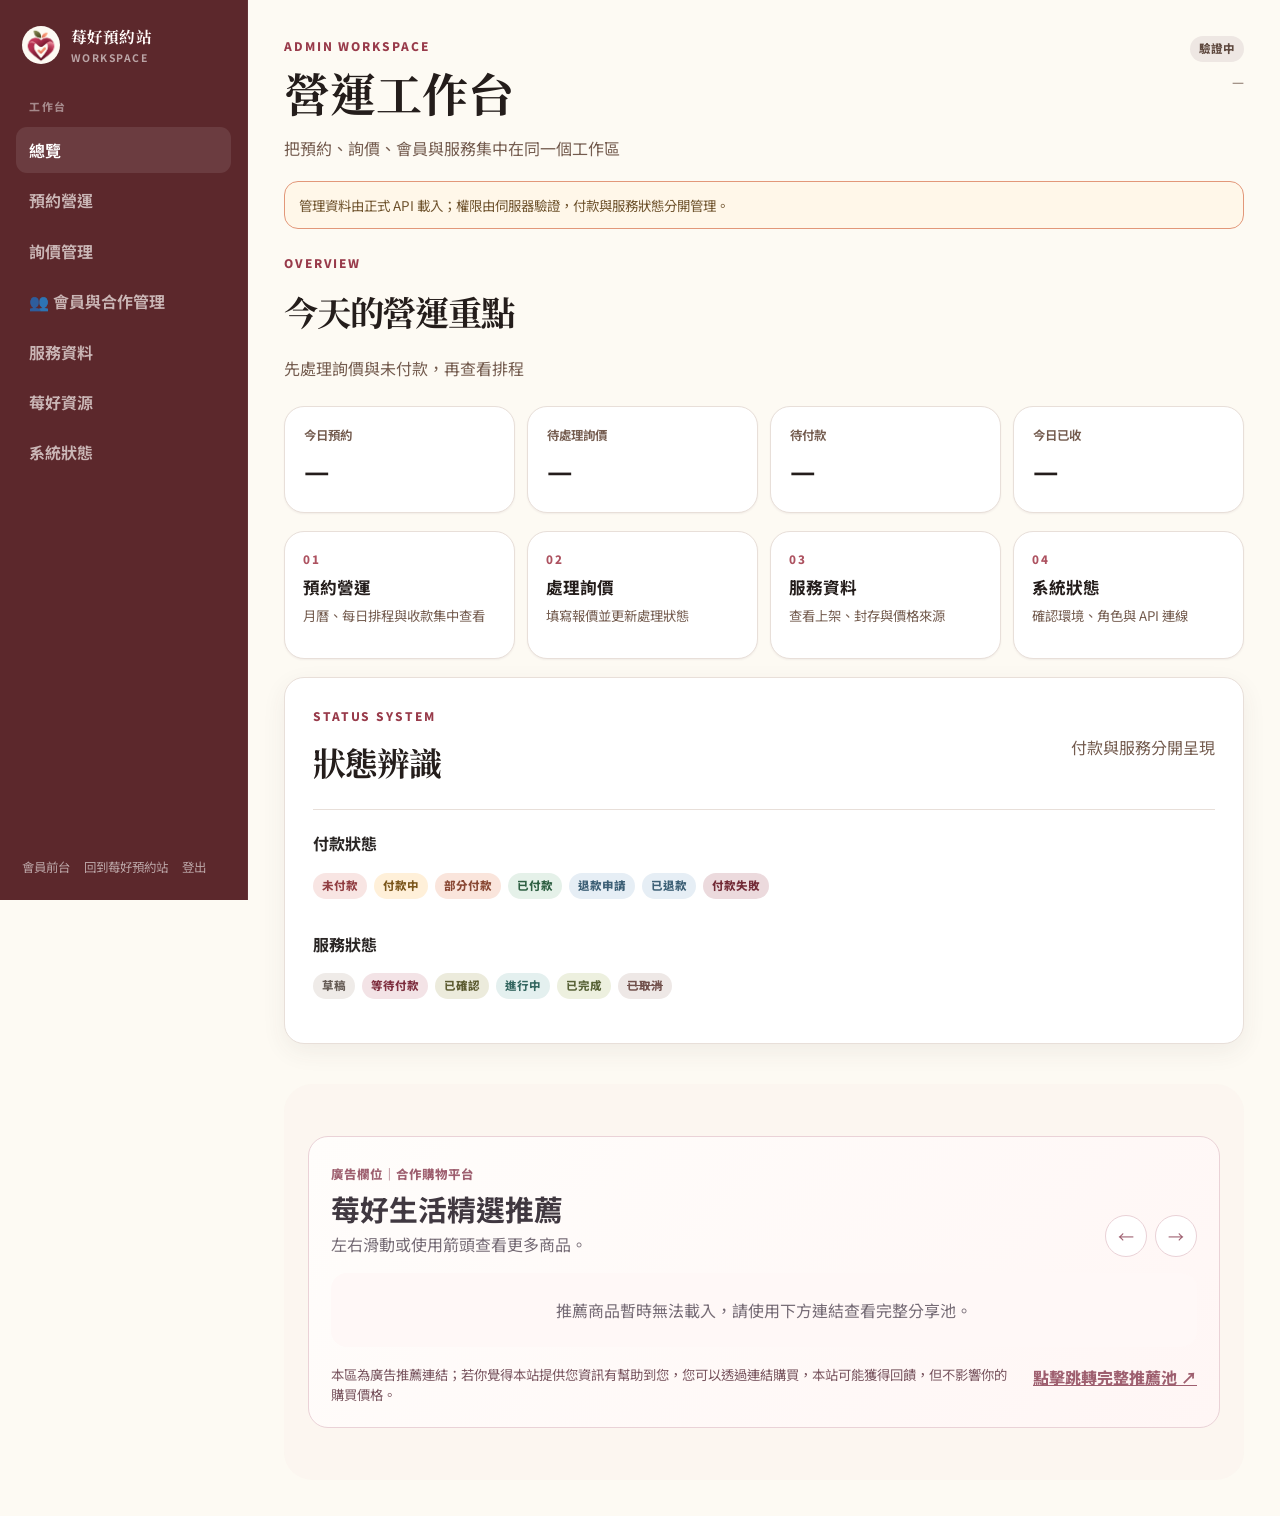
==== commit 74c8ac14: "feat: integrate resources and member circle" ====
--- a/admin.html
+++ b/admin.html
@@ -8,12 +8,12 @@
     <link rel="preconnect" href="https://fonts.googleapis.com" />
     <link rel="preconnect" href="https://fonts.gstatic.com" crossorigin />
     <link href="https://fonts.googleapis.com/css2?family=Noto+Sans+TC:wght@400;500;600;700;800&family=Noto+Serif+TC:wght@600;700;800&display=swap" rel="stylesheet" />
-    <link rel="stylesheet" href="platform.css" />
+    <link rel="stylesheet" href="platform.css?v=20261008-resource-circle" />
     <link rel="stylesheet" href="assets/affiliate/affiliate-carousel.css" />
     <script defer src="assets/affiliate/affiliate-carousel.config.js"></script>
     <script defer src="assets/affiliate/affiliate-carousel.js"></script>
     <script src="config.js"></script>
-    <script defer src="platform.js"></script>
+    <script defer src="platform.js?v=20261008-resource-circle"></script>
   </head>
   <body data-page="admin">
     <div class="layout">
@@ -26,6 +26,7 @@
           <button type="button" data-admin-show="inquiries">詢價管理</button>
           <button type="button" data-admin-show="members">👥 會員與合作管理</button>
           <button type="button" data-admin-show="services">服務資料</button>
+          <button type="button" data-admin-show="resources">莓好資源</button>
           <button type="button" data-admin-show="system" data-developer-only>系統狀態</button>
         </nav>
         <div class="sidebar-footer"><a href="member.html?mode=member">會員前台</a><a href="index.html">回到莓好預約站</a><button type="button" data-switch-account>登出</button></div>
@@ -39,7 +40,7 @@
           <div class="admin-command-grid" aria-label="快速工作入口"><button type="button" class="admin-command" data-admin-show="operations"><span>01</span><strong>預約營運</strong><small>月曆、每日排程與收款集中查看</small></button><button type="button" class="admin-command" data-admin-show="inquiries"><span>02</span><strong>處理詢價</strong><small>填寫報價並更新處理狀態</small></button><button type="button" class="admin-command" data-admin-show="services"><span>03</span><strong>服務資料</strong><small>查看上架、封存與價格來源</small></button><button type="button" class="admin-command" data-admin-show="system" data-developer-only><span>04</span><strong>系統狀態</strong><small>確認環境、角色與 API 連線</small></button></div>
           <div class="panel" style="margin-top:18px"><div class="toolbar"><div><p class="eyebrow">STATUS SYSTEM</p><h2 style="margin:0">狀態辨識</h2></div><span class="muted">付款與服務分開呈現</span></div><div class="divider"></div><div class="stack"><div><strong>付款狀態</strong><div class="tabs" aria-label="付款狀態視覺範例"><span class="badge unpaid">未付款</span><span class="badge pending">付款中</span><span class="badge partial">部分付款</span><span class="badge paid">已付款</span><span class="badge refund-pending">退款申請</span><span class="badge refund">已退款</span><span class="badge failed">付款失敗</span></div></div><div><strong>服務狀態</strong><div class="tabs" aria-label="服務狀態視覺範例"><span class="badge draft">草稿</span><span class="badge waiting-payment">等待付款</span><span class="badge confirmed">已確認</span><span class="badge in-progress">進行中</span><span class="badge completed">已完成</span><span class="badge cancelled">已取消</span></div></div></div></div>
         </section>
-        <section id="calendarSection" class="admin-view hidden" data-admin-view="operations"><div class="toolbar"><div><p class="eyebrow">OPERATIONS</p><h2 id="calendarTitle" style="margin:0">排程月曆</h2><p class="muted">月曆、每日排程與收款整合在同一工作區</p></div><div class="tabs"><button class="tab active" data-calendar-filter="all">全部</button><button class="tab" data-calendar-filter="recording_space">錄音</button><button class="tab" data-calendar-filter="ai_digital">AI／數位</button><button class="tab" data-calendar-filter="temporary_staff">人力</button><button class="tab" data-calendar-filter="venue_equipment">陪工作／工作空間</button></div></div><p class="muted">點選單筆可看明細；雙擊日期格可切換下方每日排程。服務狀態可在每日排程更新，付款狀態不在此修改。</p><div class="calendar-wrap"><div id="calendar" class="calendar"></div></div></section>
+        <section id="calendarSection" class="admin-view hidden" data-admin-view="operations"><div class="toolbar"><div><p class="eyebrow">OPERATIONS</p><h2 id="calendarTitle" style="margin:0">排程月曆</h2><p class="muted">月曆、每日排程與收款整合在同一工作區</p></div><div class="tabs"><button class="tab active" data-calendar-filter="all">全部</button><button class="tab" data-calendar-filter="temporary_staff">莓你不可</button><button class="tab" data-calendar-filter="recording_space">莓好聲音</button><button class="tab" data-calendar-filter="venue_equipment">莓好基地</button><button class="tab" data-calendar-filter="learning">莓好學習</button><button class="tab" data-calendar-filter="ai_digital">莓好數位</button></div></div><p class="muted">點選單筆可看明細；雙擊日期格可切換下方每日排程。服務狀態可在每日排程更新，付款狀態不在此修改。</p><div class="calendar-wrap"><div id="calendar" class="calendar"></div></div></section>
         <section id="daySection" class="admin-view hidden admin-subsection" data-admin-view="operations"><div class="page-head"><div><p class="eyebrow">DAILY SCHEDULE</p><h2 id="dayTitle">每日排程</h2></div></div><div id="daySchedule" class="schedule-list"></div></section>
         <section id="payments" class="admin-view hidden admin-subsection" data-admin-view="operations"><div class="toolbar"><div><p class="eyebrow">PAYMENTS</p><h2 style="margin:0">收款管理</h2></div><label class="field" for="paymentFilter"><span>付款狀態</span><select id="paymentFilter"><option value="all">全部</option><option value="paid">已付款</option><option value="unpaid">未付款</option><option value="partial">部分付款</option></select></label></div><div class="table-scroll"><table class="table"><thead><tr><th>訂單</th><th>服務</th><th>排程</th><th>金額</th><th>付款狀態</th></tr></thead><tbody id="paymentRows"></tbody></table></div><p class="muted">付款狀態與服務狀態分開呈現；正式資料與狀態更新皆以後端回傳為準。</p></section>
         <section id="inquiriesAdmin" class="admin-view hidden" data-admin-view="inquiries"><div class="page-head"><div><p class="eyebrow">INQUIRIES</p><h2>詢價管理</h2><p class="muted">管理員與開發者可查看全部詢價、填寫報價金額與更新狀態</p></div><span class="badge pending"><span id="adminInquiryCount">—</span> 筆待處理</span></div><div class="table-scroll"><table class="table"><thead><tr><th>詢價／會員</th><th>服務與日期</th><th>需求內容</th><th>狀態／報價</th></tr></thead><tbody id="adminInquiryRows"></tbody></table></div></section>
@@ -92,6 +93,7 @@
           <div class="hidden" data-people-panel="matching-features"><div class="phase2-admin-head"><h3>莓好圈輪播</h3><p class="muted">獨立於蝦皮分潤輪播，不含付費曝光。</p></div><div id="adminMatchingFeatureList" class="phase2-card-list"></div></div>
         </section>
         <section id="servicesAdmin" class="admin-view hidden" data-admin-view="services"><div class="page-head"><div><p class="eyebrow">SERVICES & PRICING</p><h2>服務資料</h2><p class="muted">正式 services 單一來源；歷史服務保留 archived，不回算舊訂單成交價</p></div><span class="badge neutral"><span id="adminServiceCount">—</span> 項服務</span></div><div class="table-scroll"><table class="table"><thead><tr><th>服務 ID／名稱</th><th>分類</th><th>價格</th><th>流程</th><th>狀態／排序</th></tr></thead><tbody id="adminServiceRows"></tbody></table></div></section>
+        <section id="resourcesAdmin" class="admin-view hidden" data-admin-view="resources"><div class="page-head"><div><p class="eyebrow">RESOURCE MANAGEMENT</p><h2>莓好資源管理</h2><p class="muted">資源、分類、標籤、服務關聯與導流統計由資料庫管理；停用請改為封存，不刪除歷史資料。</p></div><span class="badge neutral"><span id="adminResourceCount">—</span> 筆資源</span></div><div id="adminResourceMessage" class="demo-note hidden" role="status"></div><form id="adminResourceForm" class="panel form-grid"><input name="resource_id" type="hidden" /><div class="field"><label>資源代碼</label><input name="resource_slug" pattern="[a-z0-9][a-z0-9-]{2,79}" required /></div><div class="field"><label>資源名稱</label><input name="resource_name" maxlength="160" required /></div><div class="field full"><label>一句用途說明</label><textarea name="resource_description" rows="2" maxlength="1000"></textarea></div><div class="field"><label>分類</label><select name="category"><option value="benefits">福利／補助</option><option value="ai_digital">AI／數位</option><option value="learning">學習／課程</option><option value="work_tools">工作工具</option><option value="market_work">市場／工作／創業</option><option value="lifestyle">生活</option><option value="events_cooperation">活動／合作／機會</option></select></div><div class="field"><label>次分類</label><input name="sub_category" maxlength="120" /></div><div class="field full"><label>正式資源網址</label><input name="resource_url" type="url" required placeholder="https://" /></div><div class="field"><label>狀態</label><select name="status"><option value="draft">草稿</option><option value="published">發布</option><option value="paused">下架</option><option value="archived">封存</option></select></div><div class="field"><label>排序</label><input name="sort_order" type="number" min="0" value="0" /></div><div class="field"><label>標籤（逗號分隔）</label><input name="tags" /></div><div class="field"><label>相關服務 ID（逗號分隔）</label><input name="related_service_ids" /></div><div class="field"><label>相關角色（逗號分隔）</label><input name="related_role_ids" /></div><div class="field"><label>相關媒合（逗號分隔）</label><input name="related_opportunity_ids" /></div><label class="field-check"><input name="featured" type="checkbox" />首頁精選</label><div class="field full phase2-actions"><button class="btn" type="submit">儲存資源</button><button id="adminResourceCancelEdit" class="btn ghost" type="button">取消編輯</button></div></form><div id="adminResourceList" class="phase2-card-list phase2-block"></div></section>
         <section id="uiStates" class="admin-view hidden" data-admin-view="system" data-developer-only><div class="page-head"><div><p class="eyebrow">DEVELOPER SYSTEM</p><h2>系統狀態</h2><p class="muted">只對 developer 顯示的正式環境讀取狀態</p></div><span class="badge ok">API 已連線</span></div><div class="system-status-grid"><article class="panel"><span>執行環境</span><strong>Production</strong><small>GitHub Pages + Supabase</small></article><article class="panel"><span>目前角色</span><strong id="systemRole">—</strong><small>由伺服器會員資料驗證</small></article><article class="panel"><span>正式服務</span><strong id="systemServiceCount">—</strong><small>包含 active、coming soon 與歷史封存</small></article><article class="panel"><span>後端狀態</span><strong id="systemApiStatus">檢查中</strong><small>booking-api 權限與資料載入</small></article></div><div class="panel admin-subsection"><h3>權限邊界</h3><p class="muted">Developer 可使用完整營運工作台與系統狀態；Admin 可使用營運、詢價、會員與服務資料；Member 僅能進入會員中心。</p></div></section>
         <section class="affiliate-strip" aria-label="合作購物平台推薦">
           <div data-affiliate-carousel data-storefront-url="https://collshp.com/sberrychang?view=storefront" data-theme="all" data-limit="12" data-site-style="meihau-booking"></div>
--- a/platform.css
+++ b/platform.css
@@ -350,6 +350,9 @@
   font-weight: 800;
   letter-spacing: .16em;
 }
+.circle-hub-actions,.circle-hub-nav{display:flex;align-items:center;flex-wrap:wrap;gap:10px;margin:0 0 18px}
+.circle-hub-nav{padding:14px;border:1px solid var(--line);border-radius:var(--radius-lg);background:var(--surface)}
+.circle-hub-nav button{min-height:42px;padding:8px 15px;border:1px solid var(--line-strong);border-radius:999px;color:var(--berry-700);background:var(--surface-raised);font:inherit;font-weight:800;cursor:pointer}
 .sidebar-footer {
   position: absolute;
   left: 22px;
@@ -670,6 +673,8 @@
   .sidebar .brand span:last-child { display: none; }
   .side-nav { display: flex; gap: 4px; flex: 0 0 auto; }
   .side-nav-label { display: none; }
+  .circle-hub-nav{flex-wrap:nowrap;overflow-x:auto}
+  .circle-hub-nav button{flex:0 0 auto}
   .side-nav button, .side-nav a { width: auto; min-width: max-content; text-align: center; padding-inline: 12px; }
   .sidebar-footer { position: static; flex: 0 0 auto; min-width: max-content; }
   .admin-workspace-head { align-items: flex-start; }
@@ -839,7 +844,7 @@
 .section-head-row { max-width: none; display: flex; align-items: end; justify-content: space-between; gap: 36px; }
 .section-head-row > p { max-width: 430px; margin-bottom: 8px; }
 .services-section { background: #fff; }
-.service-showcase { display: grid; grid-template-columns: repeat(4, minmax(0, 1fr)); gap: 18px; }
+.service-showcase { display: grid; grid-template-columns: repeat(5, minmax(0, 1fr)); gap: 18px; }
 .service-visual-card { overflow: hidden; border: 1px solid var(--line); border-radius: 24px; background: #fff; box-shadow: var(--shadow-xs); transition: transform var(--duration-ui) var(--ease-out), box-shadow var(--duration-ui) ease; }
 .service-visual-card > img { display: block; width: 100%; aspect-ratio: 4 / 3; object-fit: cover; }
 .service-visual-body { min-height: 222px; padding: 20px; display: grid; grid-template-columns: minmax(0, 1fr) 42px; align-content: start; gap: 14px 10px; }
@@ -864,9 +869,9 @@
 .story-points span { color: var(--muted); }
 
 .pricing-summary { background: #fff; }
-.price-summary-grid { display: grid; grid-template-columns: repeat(4, 1fr); border: 1px solid var(--line); border-radius: 24px; overflow: hidden; }
+.price-summary-grid { display: grid; grid-template-columns: repeat(5, 1fr); border: 1px solid var(--line); border-radius: 24px; overflow: hidden; }
 .price-summary-grid article { min-height: 168px; padding: 28px; display: grid; align-content: center; gap: 4px; border-right: 1px solid var(--line); border-bottom: 1px solid var(--line); }
-.price-summary-grid article:nth-child(4n), .price-summary-grid article:last-child { border-right: 0; }
+.price-summary-grid article:nth-child(5n), .price-summary-grid article:last-child { border-right: 0; }
 .price-summary-grid article:last-child { border-bottom: 0; }
 .price-summary-grid span, .price-summary-grid small { color: var(--muted); }
 .price-summary-grid strong { color: var(--berry-700); font-family: "Noto Serif TC", serif; font-size: clamp(1.7rem, 2.5vw, 2.35rem); }
@@ -1232,8 +1237,15 @@
 .phase2-section{min-width:0}.phase2-grid{display:grid;grid-template-columns:minmax(0,1fr) minmax(0,1fr);gap:18px}.phase2-block{margin-top:18px}.phase2-card-list{display:grid;gap:12px}.phase2-card{min-width:0;padding:18px;border:1px solid var(--line,#e5ddd7);border-radius:16px;background:var(--surface,#fff)}.phase2-card h2,.phase2-card h3,.phase2-card p{overflow-wrap:anywhere}.phase2-card-head{display:flex;align-items:flex-start;justify-content:space-between;gap:12px}.phase2-card-head>div{display:grid;gap:3px}.phase2-card-head small{color:var(--muted,#6f6660)}.phase2-actions{display:flex;flex-wrap:wrap;align-items:center;gap:10px}.phase2-report-form{margin-top:14px;padding-top:14px;border-top:1px solid var(--line,#e5ddd7)}.phase2-admin-head{margin:22px 0 14px}.phase2-admin-head h3{margin-bottom:4px}.phase2-link-list{display:flex;flex-wrap:wrap;gap:10px}.phase2-link-list a{overflow-wrap:anywhere}.preserve-lines{white-space:pre-line}
 .matching-public-page{min-height:100vh;background:#fffaf7}.matching-public-header{display:flex;align-items:center;justify-content:space-between;gap:18px;max-width:1120px;margin:auto;padding:18px 24px;border-bottom:1px solid #eadfd8}.matching-public-main{width:min(1120px,calc(100% - 32px));margin:0 auto;padding:48px 0 72px}.matching-profile-shell{min-width:0}.matching-profile-hero{padding:44px clamp(22px,6vw,68px);border-radius:28px;background:linear-gradient(135deg,#fff 0%,#fff1e8 100%);box-shadow:0 18px 55px rgba(94,52,35,.09)}.matching-profile-hero h1{margin:6px 0 10px;font-size:clamp(2rem,6vw,4rem)}.matching-headline{max-width:720px;font-size:clamp(1.05rem,2.5vw,1.35rem);color:#67554a}.matching-profile-grid{display:grid;grid-template-columns:minmax(0,1.35fr) minmax(280px,.65fr);gap:18px;margin-top:18px}.verification-public-row{display:grid;gap:3px;padding:12px 0;border-bottom:1px solid #eadfd8}.verification-public-row span{font-size:.88rem;color:#6f6660}.matching-public-actions{display:flex;flex-wrap:wrap;gap:10px;margin-top:18px}.matching-feed-section{margin-top:52px}.matching-feed-grid{display:grid;grid-template-columns:repeat(3,minmax(0,1fr));gap:16px}.matching-feed-card{min-width:0;padding:20px;border:1px solid #eadfd8;border-radius:18px;background:#fff}.matching-feed-card h3{margin:5px 0}.matching-feed-card p{overflow-wrap:anywhere}.matching-feed-card .btn{margin-top:8px}.matching-public-main>.state-box{max-width:720px;margin:40px auto;text-align:center}
 .matching-home-section{background:#fffaf7}.matching-home-actions{display:flex;flex-wrap:wrap;gap:10px;margin-top:20px}
+.matching-circle-topbar{position:sticky;top:0;z-index:30}
+.circle-category-filter{display:flex;flex-wrap:wrap;gap:10px;margin:28px 0 8px;padding:16px;border:1px solid #eadfd8;border-radius:18px;background:#fff}
+.circle-category-filter button{min-height:42px;padding:8px 15px;border:1px solid #d9c7ca;border-radius:999px;color:#6d3947;background:#fff;font:inherit;font-weight:800;cursor:pointer}
+.circle-category-filter button.active,.circle-category-filter button[aria-pressed="true"]{border-color:var(--berry-700);color:#fff;background:var(--berry-700)}
+.matching-feed-track{display:grid;grid-auto-flow:column;grid-auto-columns:minmax(250px,31%);gap:16px;overflow-x:auto;overscroll-behavior-inline:contain;padding:3px 3px 14px;scroll-snap-type:inline mandatory;scrollbar-width:thin}
+.matching-feed-track>.matching-feed-card{display:grid;align-content:start;gap:10px;min-height:174px;scroll-snap-align:start}
+.matching-feed-card .matching-chip-row{margin:2px 0 8px}
 @media(max-width:800px){.phase2-grid,.matching-profile-grid{grid-template-columns:1fr}.matching-feed-grid{grid-template-columns:repeat(2,minmax(0,1fr))}.people-subtabs{overflow-x:auto;flex-wrap:nowrap;padding-bottom:6px}.people-subtabs .tab{flex:0 0 auto}.matching-public-header{padding:14px 16px}}
-@media(max-width:520px){.matching-public-header{align-items:flex-start;flex-direction:column}.matching-public-main{width:min(100% - 24px,1120px);padding-top:24px}.matching-feed-grid{grid-template-columns:1fr}.phase2-card-head{align-items:flex-start;flex-direction:column}.phase2-actions>.btn{width:100%}.matching-profile-hero{border-radius:20px}.matching-public-actions>.btn{width:100%;text-align:center}}
+@media(max-width:520px){.matching-public-header{align-items:flex-start;flex-direction:column}.matching-public-main{width:min(100% - 24px,1120px);padding-top:24px}.matching-feed-grid{grid-template-columns:1fr}.matching-feed-track{grid-auto-columns:minmax(250px,86%)}.circle-category-filter{flex-wrap:nowrap;overflow-x:auto}.circle-category-filter button{flex:0 0 auto}.phase2-card-head{align-items:flex-start;flex-direction:column}.phase2-actions>.btn{width:100%}.matching-profile-hero{border-radius:20px}.matching-public-actions>.btn{width:100%;text-align:center}}
 
 /* 公開媒合社交頁：只將個人版／廠商版模板整合進既有會員檔案，不重做媒合入口 */
 .matching-profile-badges,
@@ -1372,7 +1384,139 @@
 }
 .matching-toast.is-visible { opacity: 1; translate: 0; }
 
+/* 首頁三路徑、莓好資源與莓好圈互動 */
+.need-path-grid,
+.resource-card-grid {
+  display: grid;
+  grid-template-columns: repeat(3, minmax(0, 1fr));
+  gap: 18px;
+}
+.need-path-grid { margin-bottom: clamp(38px, 6vw, 72px); }
+.need-path-card,
+.resource-card {
+  display: flex;
+  flex-direction: column;
+  min-width: 0;
+  padding: 24px;
+  border: 1px solid #eadfe1;
+  border-radius: 22px;
+  background: rgba(255,255,255,.94);
+  box-shadow: 0 12px 30px rgba(72,45,52,.055);
+}
+.need-path-card > span,
+.resource-card-head {
+  color: var(--berry, #963345);
+  font-size: .76rem;
+  font-weight: 900;
+  letter-spacing: .08em;
+}
+.need-path-card h3,
+.resource-card h3 { margin: 10px 0 8px; }
+.need-path-card p,
+.resource-card p { color: #756369; line-height: 1.7; }
+.need-path-card .btn,
+.resource-card .resource-actions { margin-top: auto; }
+.resource-card-head,
+.resource-actions,
+.resource-tag-row,
+.circle-social-counts,
+.circle-social-actions {
+  display: flex;
+  flex-wrap: wrap;
+  align-items: center;
+  gap: 8px;
+}
+.resource-card-head { justify-content: space-between; }
+.resource-tag-row { margin: 6px 0 18px; }
+.resource-tag-row span,
+.circle-social-counts span {
+  padding: 5px 9px;
+  border-radius: 999px;
+  color: #755c63;
+  background: #f8f1f2;
+  font-size: .72rem;
+  font-weight: 800;
+}
+.resource-tools {
+  display: grid;
+  grid-template-columns: minmax(240px, 420px) minmax(0, 1fr);
+  align-items: end;
+  gap: 22px;
+  margin-bottom: 26px;
+}
+.resource-hero {
+  padding: clamp(54px, 8vw, 96px) 0 clamp(36px, 6vw, 72px);
+  background: linear-gradient(145deg, #fffaf4, #f8eff0);
+}
+.resource-hero h1 { margin: 6px 0 12px; font-family: var(--font-serif); font-size: clamp(2.5rem, 7vw, 5rem); }
+.resource-hero p:last-child { max-width: 720px; color: #745f65; font-size: clamp(1rem, 2vw, 1.2rem); }
+.resource-bridge { padding-top: 0; }
+.circle-category-filter {
+  display: flex;
+  flex-wrap: wrap;
+  gap: 9px;
+  margin: 20px 0 28px;
+}
+.circle-category-filter button,
+.circle-hub-nav button {
+  padding: 9px 14px;
+  border: 1px solid #dfcdd1;
+  border-radius: 999px;
+  color: #6f565d;
+  background: #fff;
+  font: inherit;
+  font-size: .8rem;
+  font-weight: 800;
+  cursor: pointer;
+}
+.circle-category-filter button.active,
+.circle-hub-nav button.active {
+  color: #fff;
+  border-color: var(--berry, #963345);
+  background: var(--berry, #963345);
+}
+.matching-carousel-section,
+.matching-feed-section { margin-top: clamp(34px, 6vw, 66px); }
+.matching-circle-carousel { max-width: 760px; }
+.matching-circle-carousel .matching-feed-card { min-height: 290px; }
+.carousel-controls { display: flex; align-items: center; gap: 10px; }
+.carousel-controls .icon-btn {
+  width: 42px;
+  height: 42px;
+  border: 1px solid #dfcdd1;
+  border-radius: 50%;
+  color: #6c4f57;
+  background: #fff;
+  cursor: pointer;
+}
+.matching-feed-avatar {
+  width: 62px;
+  height: 62px;
+  object-fit: cover;
+  border-radius: 50%;
+}
+.matching-avatar-fallback { display: grid; place-items: center; color: #fff; background: var(--berry, #963345); font: 800 1.45rem var(--font-serif); }
+.matching-profile-avatar.has-image { overflow: hidden; background: #f5ecee; }
+.matching-profile-avatar.has-image img { width: 100%; height: 100%; object-fit: cover; }
+.circle-social-actions { margin: 12px 0 2px; }
+.circle-social-actions .btn { flex: 1 1 120px; }
+.circle-social-actions .btn.active { color: #fff; border-color: var(--profile-accent, #963345); background: var(--profile-accent, #963345); }
+.visibility-settings {
+  display: grid;
+  grid-template-columns: repeat(4, minmax(0, 1fr));
+  gap: 12px;
+  padding: 18px;
+  border: 1px solid #e6d7da;
+  border-radius: 18px;
+}
+.visibility-settings legend { padding: 0 8px; font-weight: 900; }
+.visibility-settings .private-note { margin: 0; color: #816d72; font-size: .78rem; line-height: 1.6; }
+
 @media (max-width: 920px) {
+  .need-path-grid,
+  .resource-card-grid { grid-template-columns: repeat(2, minmax(0, 1fr)); }
+  .resource-tools { grid-template-columns: 1fr; }
+  .visibility-settings { grid-template-columns: repeat(2, minmax(0, 1fr)); }
   .matching-profile-hero { grid-template-columns: auto minmax(0, 1fr); }
   .matching-profile-quick { grid-column: 1 / -1; grid-template-columns: repeat(2, minmax(0, 1fr)); }
   .matching-profile-layout { grid-template-columns: 1fr; }
@@ -1382,6 +1526,11 @@
   .matching-detail-grid { grid-template-columns: 1fr; }
 }
 @media (max-width: 560px) {
+  .need-path-grid,
+  .resource-card-grid { grid-template-columns: 1fr; }
+  .need-path-card,
+  .resource-card { padding: 20px; border-radius: 18px; }
+  .visibility-settings { grid-template-columns: 1fr; }
   .matching-profile-hero { grid-template-columns: 1fr; text-align: center; }
   .matching-profile-avatar { margin: auto; }
   .matching-profile-badges,.matching-profile-hero .matching-chip-row { justify-content: center; }
